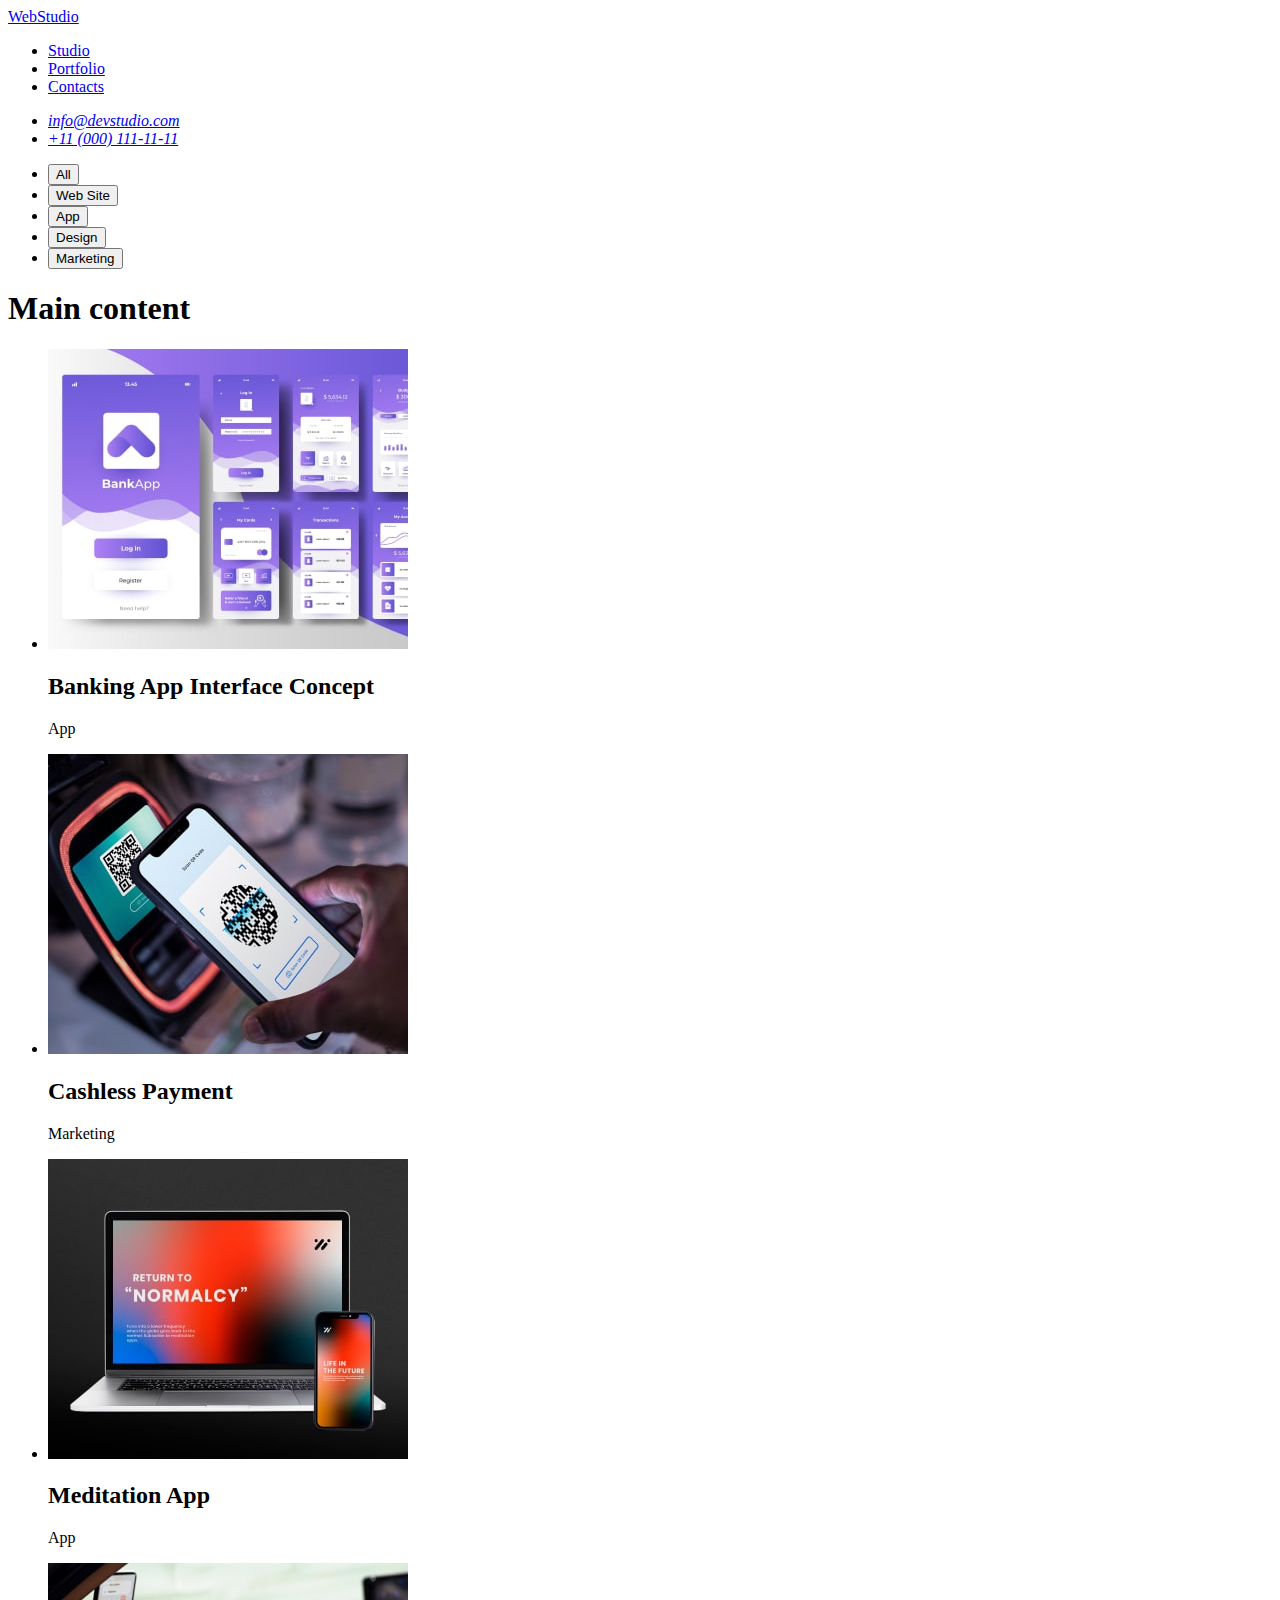
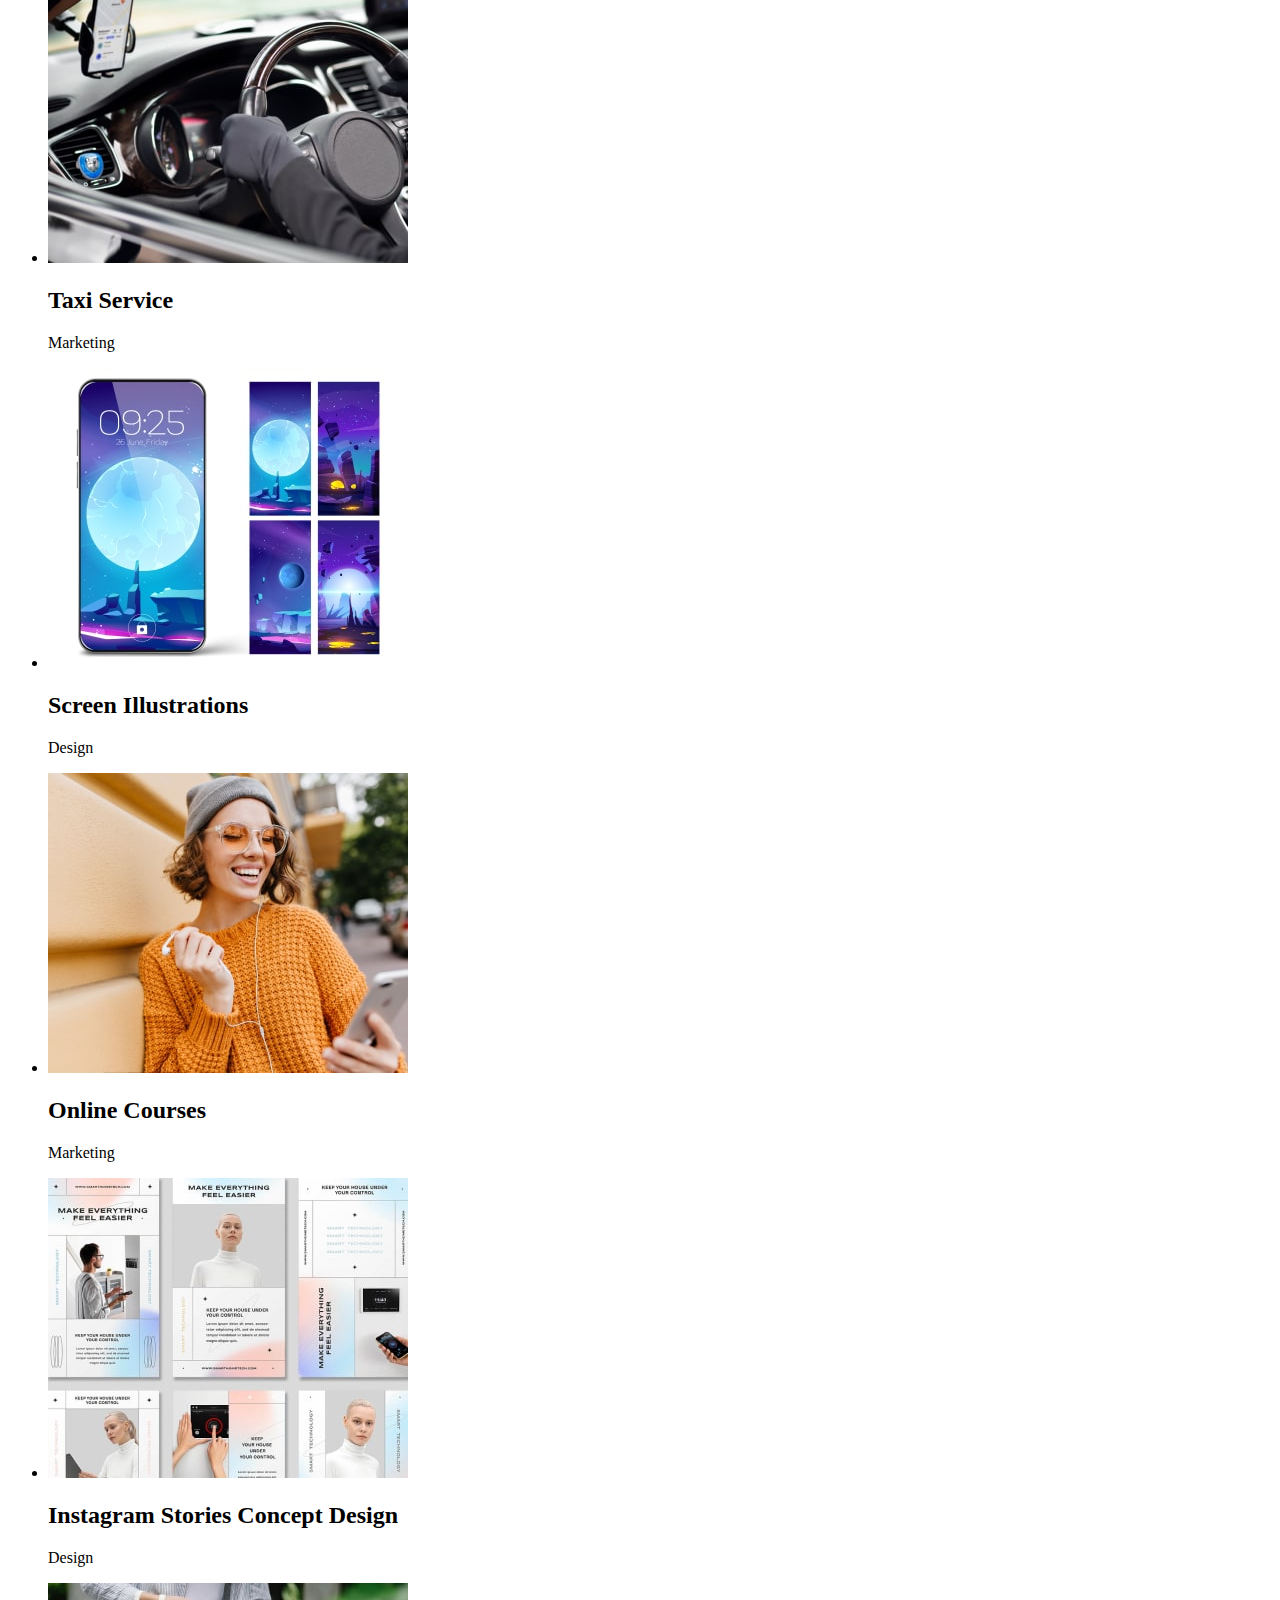
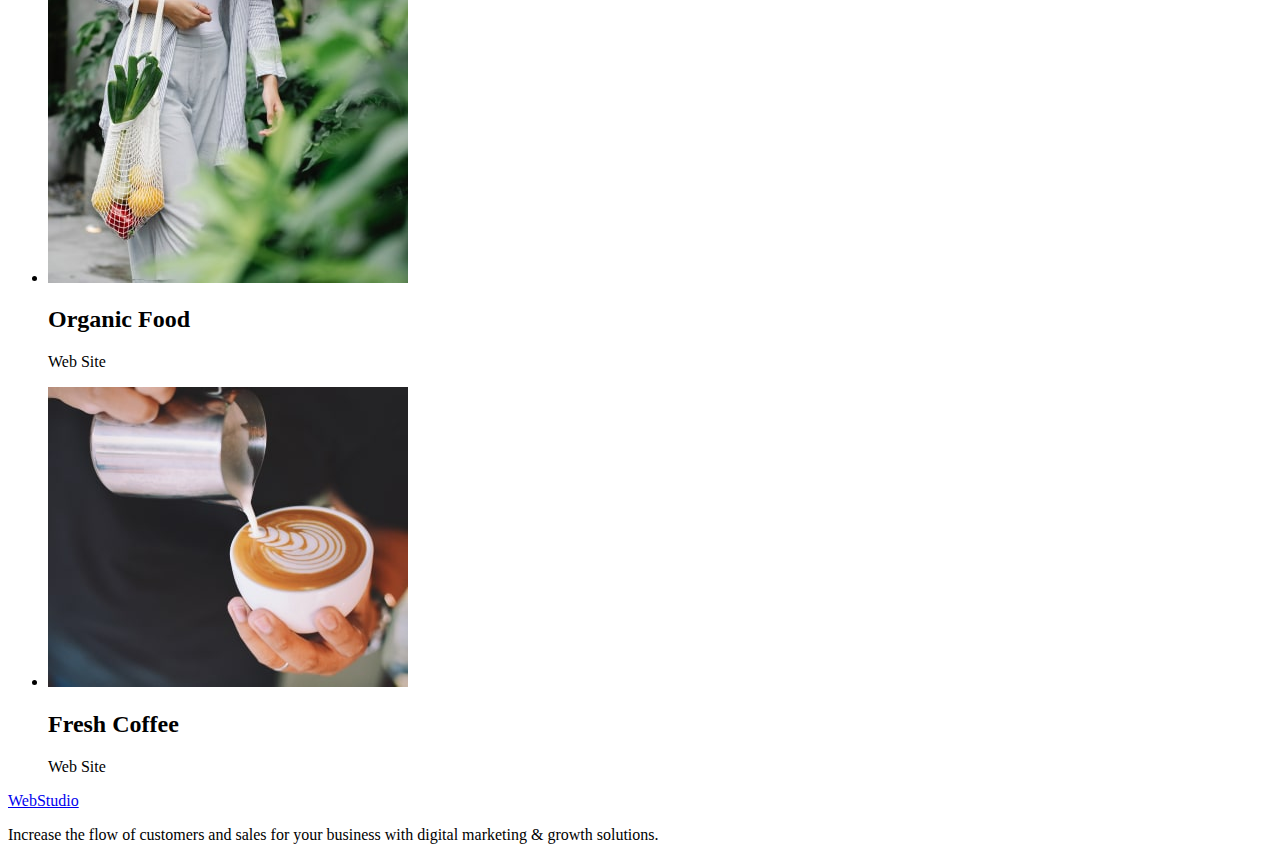
==== portfolio.html @ e57e010f "Home work2" ====
<!DOCTYPE html>
<html lang="en">
  <head>
    <meta charset="UTF-8" />
    <meta name="viewport" content="width=device-width, initial-scale=1.0" />
    <title>Portfolio</title>
    <link rel="stylesheet" href="./css/styles.css" />
  </head>
  <body>
    <header>
      <nav>
        <a href="./index.html">WebStudio</a>
        <ul>
          <li><a href="./index.html">Studio</a></li>
          <li><a href="./portfolio.html">Portfolio</a></li>
          <li><a href="#">Contacts</a></li>
        </ul>
      </nav>
      <address>
        <ul>
          <li><a href="mailto:info@devstudio.com">info@devstudio.com</a></li>
          <li><a href="tel:+110001111111">+11 (000) 111-11-11</a></li>
        </ul>
      </address>
    </header>
    <main>
      <section>
        <ul>
          <li><button type="button">All</button></li>
          <li><button type="button">Web Site</button></li>
          <li><button type="button">App</button></li>
          <li><button type="button">Design</button></li>
          <li><button type="button">Marketing</button></li>
        </ul>
      </section>
      <section>
        <h1>Main content</h1>
        <ul>
          <li>
            <img
              src="./images/m-content1.jpg"
              alt="Banking concept"
              width="360"
              height="300"
            />
            <h2>Banking App Interface Concept</h2>
            <p>App</p>
          </li>
          <li>
            <img
              src="./images/m-content2.jpg"
              alt="Smartphone"
              width="360"
              height="300"
            />
            <h2>Cashless Payment</h2>
            <p>Marketing</p>
          </li>
          <li>
            <img
              src="./images/m-content3.jpg"
              alt="Smartphone and PC"
              width="360"
              height="300"
            />
            <h2>Meditation App</h2>
            <p>App</p>
          </li>
          <li>
            <img
              src="./images/m-content4.jpg"
              alt="Car salon"
              width="360"
              height="300"
            />
            <h2>Taxi Service</h2>
            <p>Marketing</p>
          </li>
          <li>
            <img
              src="./images/m-content5.jpg"
              alt="Screen Illustrations"
              width="360"
              height="300"
            />
            <h2>Screen Illustrations</h2>
            <p>Design</p>
          </li>
          <li>
            <img
              src="./images/m-content6.jpg"
              alt="Girl with a smartphone"
              width="360"
              height="300"
            />
            <h2>Online Courses</h2>
            <p>Marketing</p>
          </li>
          <li>
            <img
              src="./images/m-content7.jpg"
              alt="Instagram Stories Concept"
              width="360"
              height="300"
            />
            <h2>Instagram Stories Concept Design</h2>
            <p>Design</p>
          </li>
          <li>
            <img
              src="./images/m-content8.jpg"
              alt="Organic Food"
              width="360"
              height="300"
            />
            <h2>Organic Food</h2>
            <p>Web Site</p>
          </li>
          <li>
            <img
              src="./images/m-content9.jpg"
              alt="Fresh Coffee"
              width="360"
              height="300"
            />
            <h2>Fresh Coffee</h2>
            <p>Web Site</p>
          </li>
        </ul>
      </section>
    </main>
    <footer>
      <a href="./index.html">WebStudio</a>
      <p>
        Increase the flow of customers and sales for your business with digital
        marketing & growth solutions.
      </p>
    </footer>
  </body>
</html>
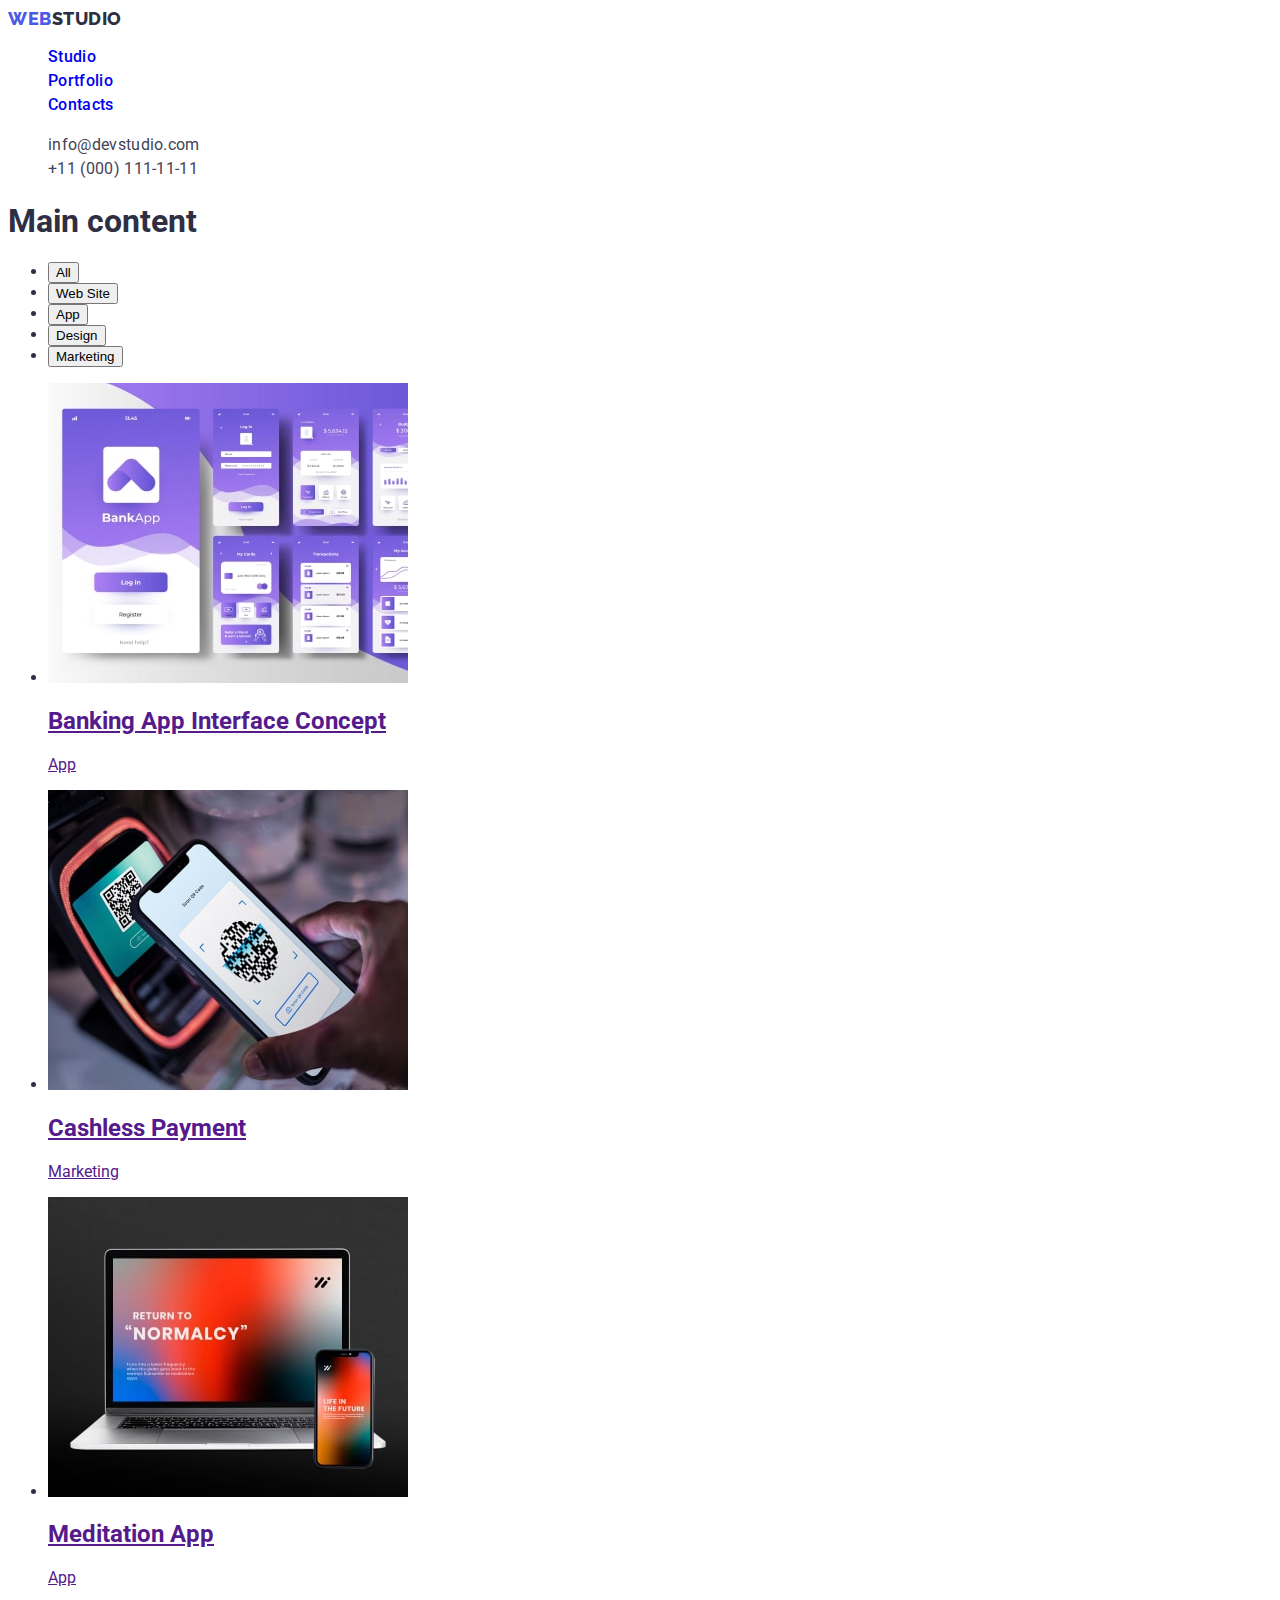
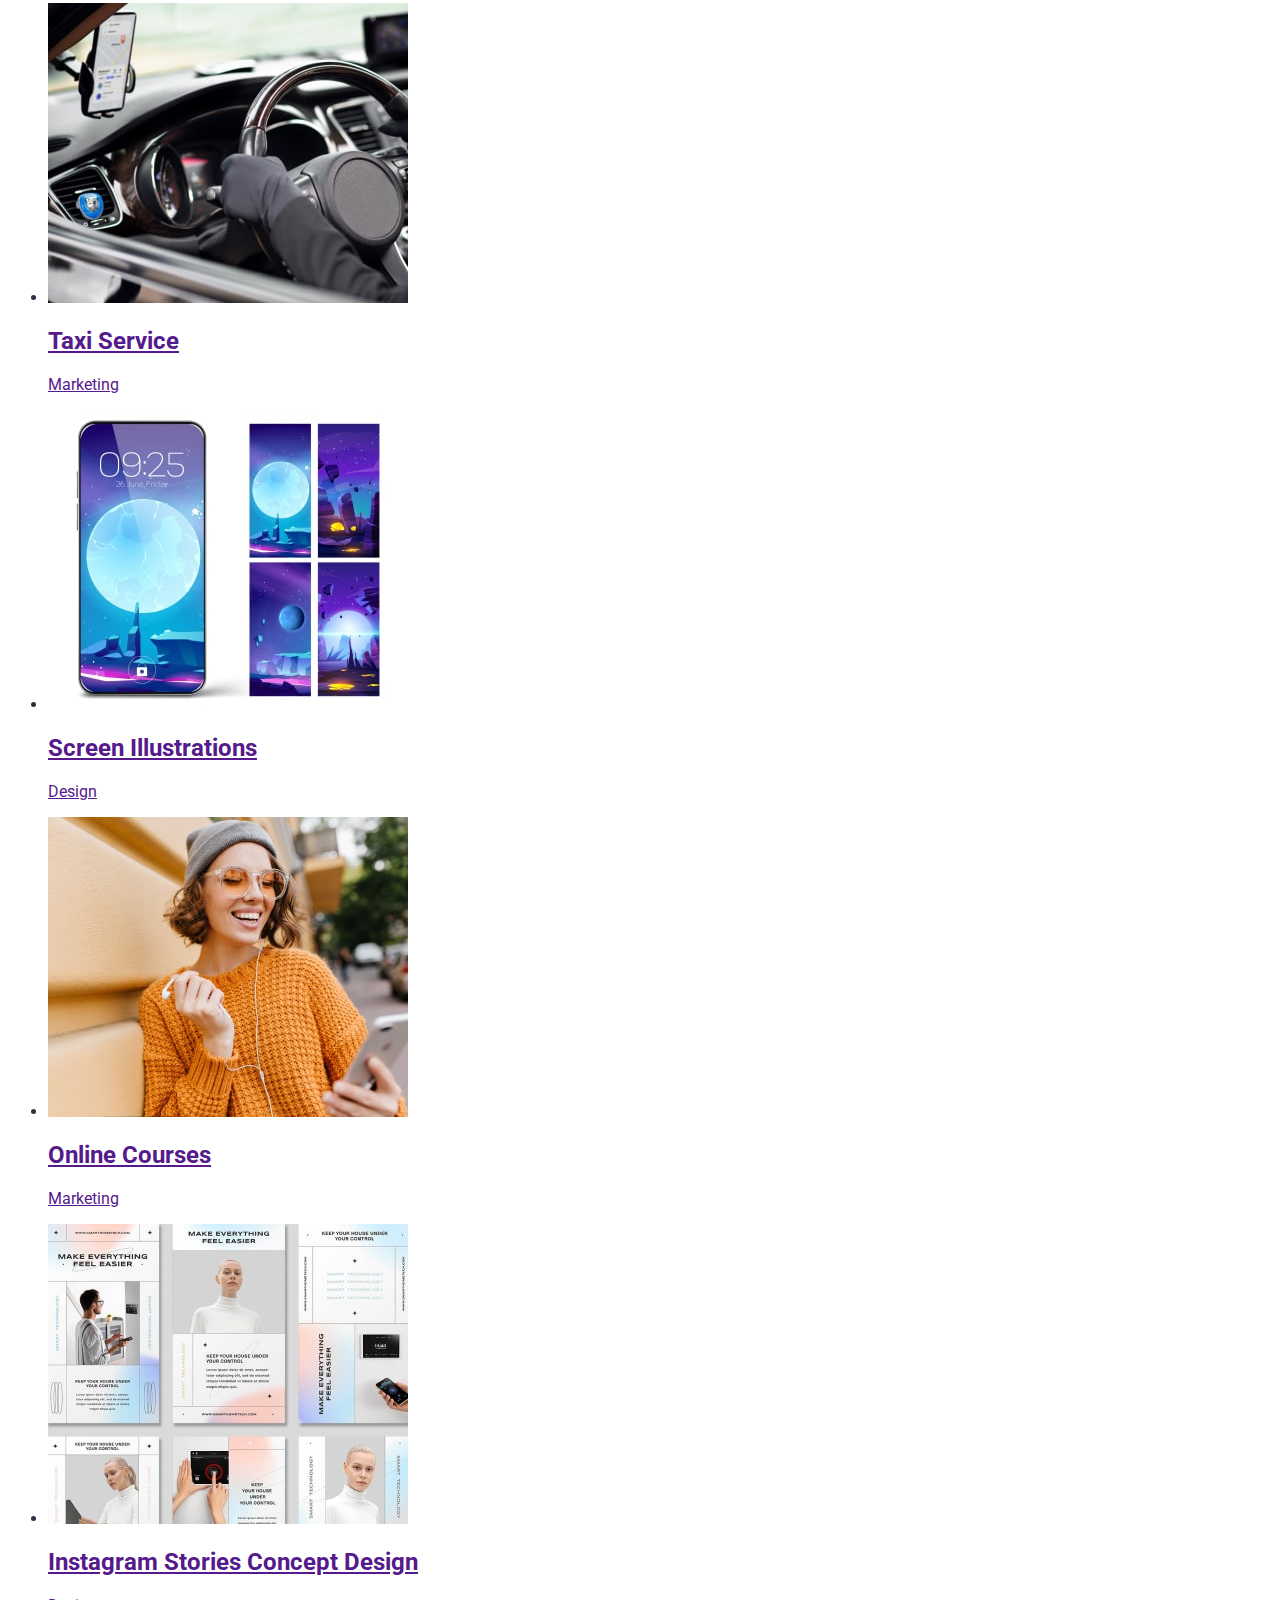
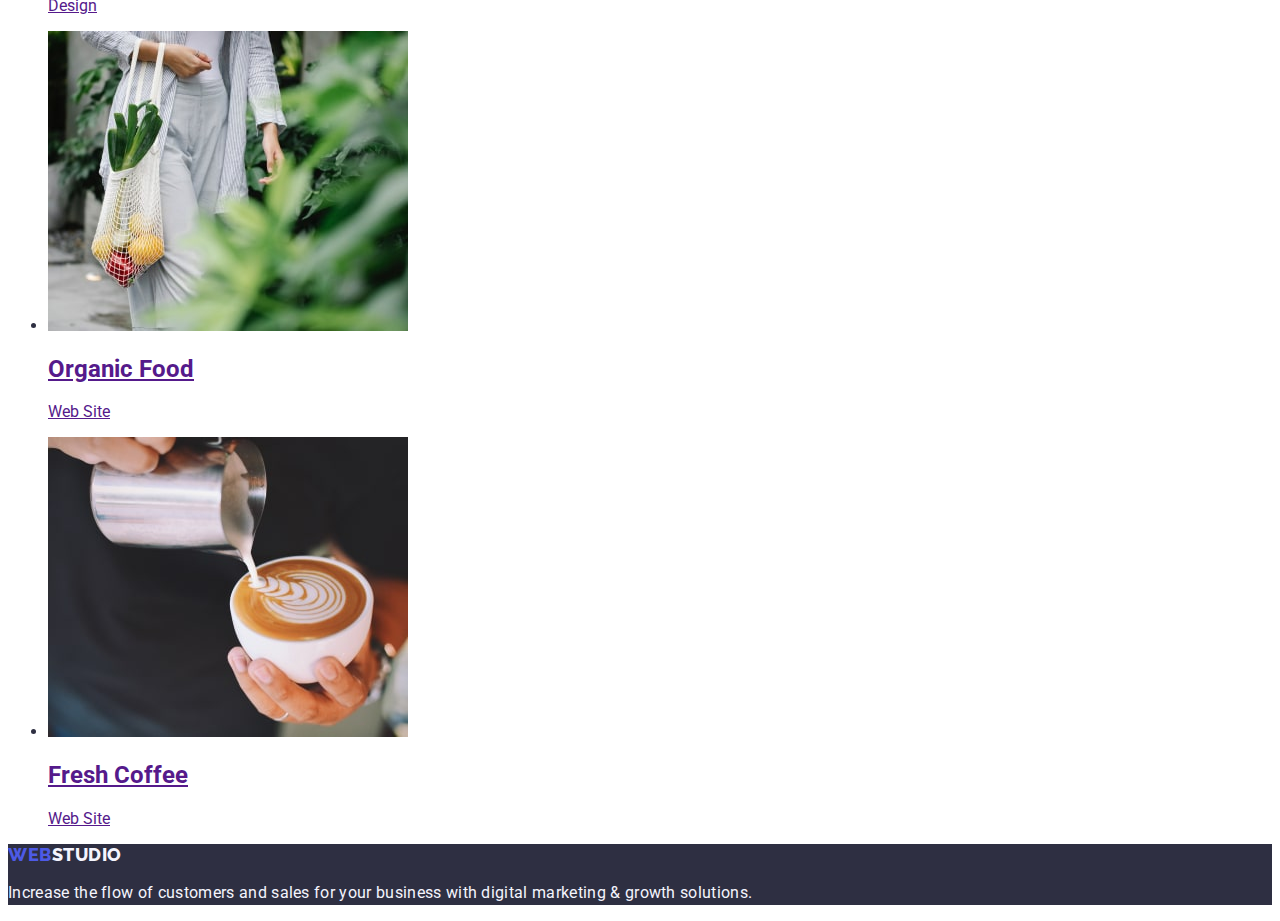
==== commit 73aec2fa: "Style WebStudio" ====
--- a/portfolio.html
+++ b/portfolio.html
@@ -4,27 +4,48 @@
     <meta charset="UTF-8" />
     <meta name="viewport" content="width=device-width, initial-scale=1.0" />
     <title>Portfolio</title>
+    <link
+      href="https://fonts.googleapis.com/css2?family=Raleway:wght@800&family=Roboto:wght@400;500;700;900&display=swap"
+      rel="stylesheet"
+    />
     <link rel="stylesheet" href="./css/styles.css" />
   </head>
   <body>
     <header>
       <nav>
-        <a href="./index.html">WebStudio</a>
-        <ul>
-          <li><a href="./index.html">Studio</a></li>
-          <li><a href="./portfolio.html">Portfolio</a></li>
-          <li><a href="#">Contacts</a></li>
+        <a class="header-logo link" href="./index.html"
+          ><span class="header-logo-web">Web</span>Studio</a
+        >
+        <ul class="list">
+          <li>
+            <a class="header-nav-link link" href="./index.html">Studio</a>
+          </li>
+          <li>
+            <a class="header-nav-link link" href="./portfolio.html"
+              >Portfolio</a
+            >
+          </li>
+          <li><a class="header-nav-link link" href="#">Contacts</a></li>
         </ul>
       </nav>
       <address>
-        <ul>
-          <li><a href="mailto:info@devstudio.com">info@devstudio.com</a></li>
-          <li><a href="tel:+110001111111">+11 (000) 111-11-11</a></li>
+        <ul class="list">
+          <li>
+            <a class="header-address-link link" href="mailto:info@devstudio.com"
+              >info@devstudio.com</a
+            >
+          </li>
+          <li>
+            <a class="header-address-link link" href="tel:+110001111111"
+              >+11 (000) 111-11-11</a
+            >
+          </li>
         </ul>
       </address>
     </header>
     <main>
       <section>
+        <h1>Main content</h1>
         <ul>
           <li><button type="button">All</button></li>
           <li><button type="button">Web Site</button></li>
@@ -32,106 +53,123 @@
           <li><button type="button">Design</button></li>
           <li><button type="button">Marketing</button></li>
         </ul>
-      </section>
-      <section>
-        <h1>Main content</h1>
         <ul>
           <li>
-            <img
-              src="./images/m-content1.jpg"
-              alt="Banking concept"
-              width="360"
-              height="300"
-            />
-            <h2>Banking App Interface Concept</h2>
-            <p>App</p>
+            <a href="">
+              <img
+                src="./images/m-content1.jpg"
+                alt="Banking concept"
+                width="360"
+                height="300"
+              />
+              <h2>Banking App Interface Concept</h2>
+              <p>App</p>
+            </a>
           </li>
           <li>
-            <img
-              src="./images/m-content2.jpg"
-              alt="Smartphone"
-              width="360"
-              height="300"
-            />
-            <h2>Cashless Payment</h2>
-            <p>Marketing</p>
+            <a href="">
+              <img
+                src="./images/m-content2.jpg"
+                alt="Smartphone"
+                width="360"
+                height="300"
+              />
+              <h2>Cashless Payment</h2>
+              <p>Marketing</p>
+            </a>
           </li>
           <li>
-            <img
-              src="./images/m-content3.jpg"
-              alt="Smartphone and PC"
-              width="360"
-              height="300"
-            />
-            <h2>Meditation App</h2>
-            <p>App</p>
+            <a href="">
+              <img
+                src="./images/m-content3.jpg"
+                alt="Smartphone and PC"
+                width="360"
+                height="300"
+              />
+              <h2>Meditation App</h2>
+              <p>App</p>
+            </a>
           </li>
           <li>
-            <img
-              src="./images/m-content4.jpg"
-              alt="Car salon"
-              width="360"
-              height="300"
-            />
-            <h2>Taxi Service</h2>
-            <p>Marketing</p>
+            <a href="">
+              <img
+                src="./images/m-content4.jpg"
+                alt="Car salon"
+                width="360"
+                height="300"
+              />
+              <h2>Taxi Service</h2>
+              <p>Marketing</p>
+            </a>
           </li>
           <li>
-            <img
-              src="./images/m-content5.jpg"
-              alt="Screen Illustrations"
-              width="360"
-              height="300"
-            />
-            <h2>Screen Illustrations</h2>
-            <p>Design</p>
+            <a href="">
+              <img
+                src="./images/m-content5.jpg"
+                alt="Screen Illustrations"
+                width="360"
+                height="300"
+              />
+              <h2>Screen Illustrations</h2>
+              <p>Design</p>
+            </a>
           </li>
           <li>
-            <img
-              src="./images/m-content6.jpg"
-              alt="Girl with a smartphone"
-              width="360"
-              height="300"
-            />
-            <h2>Online Courses</h2>
-            <p>Marketing</p>
+            <a href="">
+              <img
+                src="./images/m-content6.jpg"
+                alt="Girl with a smartphone"
+                width="360"
+                height="300"
+              />
+              <h2>Online Courses</h2>
+              <p>Marketing</p>
+            </a>
           </li>
           <li>
-            <img
-              src="./images/m-content7.jpg"
-              alt="Instagram Stories Concept"
-              width="360"
-              height="300"
-            />
-            <h2>Instagram Stories Concept Design</h2>
-            <p>Design</p>
+            <a href="">
+              <img
+                src="./images/m-content7.jpg"
+                alt="Instagram Stories Concept"
+                width="360"
+                height="300"
+              />
+              <h2>Instagram Stories Concept Design</h2>
+              <p>Design</p>
+            </a>
           </li>
           <li>
-            <img
-              src="./images/m-content8.jpg"
-              alt="Organic Food"
-              width="360"
-              height="300"
-            />
-            <h2>Organic Food</h2>
-            <p>Web Site</p>
+            <a href="">
+              <img
+                src="./images/m-content8.jpg"
+                alt="Organic Food"
+                width="360"
+                height="300"
+              />
+              <h2>Organic Food</h2>
+              <p>Web Site</p>
+            </a>
           </li>
           <li>
-            <img
-              src="./images/m-content9.jpg"
-              alt="Fresh Coffee"
-              width="360"
-              height="300"
-            />
-            <h2>Fresh Coffee</h2>
-            <p>Web Site</p>
+            <a href="">
+              <img
+                src="./images/m-content9.jpg"
+                alt="Fresh Coffee"
+                width="360"
+                height="300"
+              />
+              <h2>Fresh Coffee</h2>
+              <p>Web Site</p>
+            </a>
           </li>
         </ul>
       </section>
     </main>
-    <footer>
-      <a href="./index.html">WebStudio</a>
-      <p>
+    <footer class="footer-style">
+      <a class="footer-title link" href="./index.html"
+        ><span class="footer-title-web">Web</span>Studio</a
+      >
+      <p class="footer-paragraph">
         Increase the flow of customers and sales for your business with digital
         marketing & growth solutions.
       </p>
--- a/css/styles.css
+++ b/css/styles.css
@@ -0,0 +1,189 @@
+body {
+  font-family: "roboto", sans-serif;
+  background-color: #fff;
+  color: var(--color-navy-blue);
+}
+
+:root {
+  --color-iris: #4d5ae5;
+  --color-ocean: #404bbf;
+  --color-navy-blue: #2e2f42;
+  --color-green: #31d0aa;
+  --color-slate: #434455;
+  --color-light-slate: #8e8f99;
+  --color-cornflower: #e7e9fc;
+  --color-cloud: #f4f4fd;
+  --color-navy-blue-modal: #2e2f42;
+  --color-grey: #2e2f42;
+  --color-white: #ffffff;
+  --color-dairy: #fcfcfc;
+}
+
+.link {
+  text-decoration: none;
+}
+
+.list {
+  list-style: none;
+}
+
+/*? ----------HEADER---------- */
+
+.header-logo {
+  color: var(--navyblue);
+  font-family: "Raleway", sans-serif;
+  font-size: 18px;
+  font-weight: 800;
+  line-height: 1.17;
+  letter-spacing: 0.54px;
+  text-transform: uppercase;
+}
+
+.header-logo-web {
+  color: var(--color-iris);
+}
+
+.header-nav-link {
+  font-family: inherit;
+  font-size: 16px;
+  font-weight: 500;
+  line-height: 1.5;
+  letter-spacing: 0.02em;
+}
+
+.header-nav-link:hover,
+.header-nav-link:focus {
+  color: var(--color-ocean);
+  text-decoration: underline;
+}
+
+.header-address-link {
+  font-family: inherit;
+  font-style: normal;
+  color: var(--color-slate);
+  font-size: 16px;
+  line-height: 1.5;
+  letter-spacing: 0.02em;
+}
+
+.header-address-link:hover,
+.header-address-link:focus {
+  color: var(--color-ocean);
+}
+
+/*? ----------HERO---------- */
+
+.hero-section {
+  background-color: var(--color-navy-blue);
+}
+
+.hero-title {
+  color: var(--color-white);
+  text-align: center;
+  font-size: 56px;
+  font-weight: 700;
+  line-height: 1.07;
+  letter-spacing: 0.02em;
+}
+
+.hero-btn {
+  color: var(--color-white);
+  font-family: inherit;
+  font-size: 16px;
+  font-weight: 500;
+  line-height: 1.5;
+  letter-spacing: 0.04em;
+  border-radius: 4px;
+  background: var(--color-iris);
+  box-shadow: 0px 4px 4px 0px rgba(0, 0, 0, 0.15);
+}
+
+/*? ----------ADVANTAGES---------- */
+
+.advt-title-three {
+  color: var(--color-navy-blue);
+  font-size: 20px;
+  font-weight: 500;
+  line-height: 1.2;
+  letter-spacing: 0.02em;
+}
+
+.advt-paragraph {
+  color: var(--color-slate);
+  font-size: 16px;
+  line-height: 1.5;
+  letter-spacing: 0.02em;
+}
+
+/*? ----------WE DOING---------- */
+
+.we-doing-title {
+  color: var(--color-navy-blue);
+  text-align: center;
+  font-size: 36px;
+  font-weight: 700;
+  line-height: 1.11;
+  letter-spacing: 0.02em;
+  text-transform: capitalize;
+}
+
+/*? ----------OUR TEAM---------- */
+
+.team-title {
+  color: var(--color-navy-blue);
+  text-align: center;
+  font-size: 36px;
+  font-weight: 700;
+  line-height: 1.11;
+  letter-spacing: 0.02em;
+  text-transform: capitalize;
+}
+
+.team-title-three {
+  color: var(--color-navy-blue);
+  font-size: 20px;
+  font-weight: 500;
+  line-height: 1.2;
+  letter-spacing: 0.02em;
+}
+
+.team-paragraph {
+  color: var(--color-slate);
+  font-size: 16px;
+  line-height: 1.5;
+  letter-spacing: 0.02em;
+}
+.team-list {
+  border-radius: 0px 0px 4px 4px;
+  background: var(--color-white);
+  box-shadow: 0px 2px 1px 0px rgba(46, 47, 66, 0.08),
+    0px 1px 1px 0px rgba(46, 47, 66, 0.16),
+    0px 1px 6px 0px rgba(46, 47, 66, 0.08);
+}
+
+/*? ----------FOOTER---------- */
+
+.footer-style {
+  background-color: var(--color-navy-blue);
+}
+
+.footer-title {
+  color: var(--color-cloud);
+  font-family: "Raleway", sans-serif;
+  font-size: 18px;
+  font-weight: 800;
+  line-height: 1.17;
+  letter-spacing: 0.03em;
+  text-transform: uppercase;
+}
+
+.footer-title-web {
+  color: var(--color-iris);
+}
+
+.footer-paragraph {
+  color: var(--color-cloud);
+  font-size: 16px;
+  line-height: 1.5;
+  letter-spacing: 0.02em;
+}
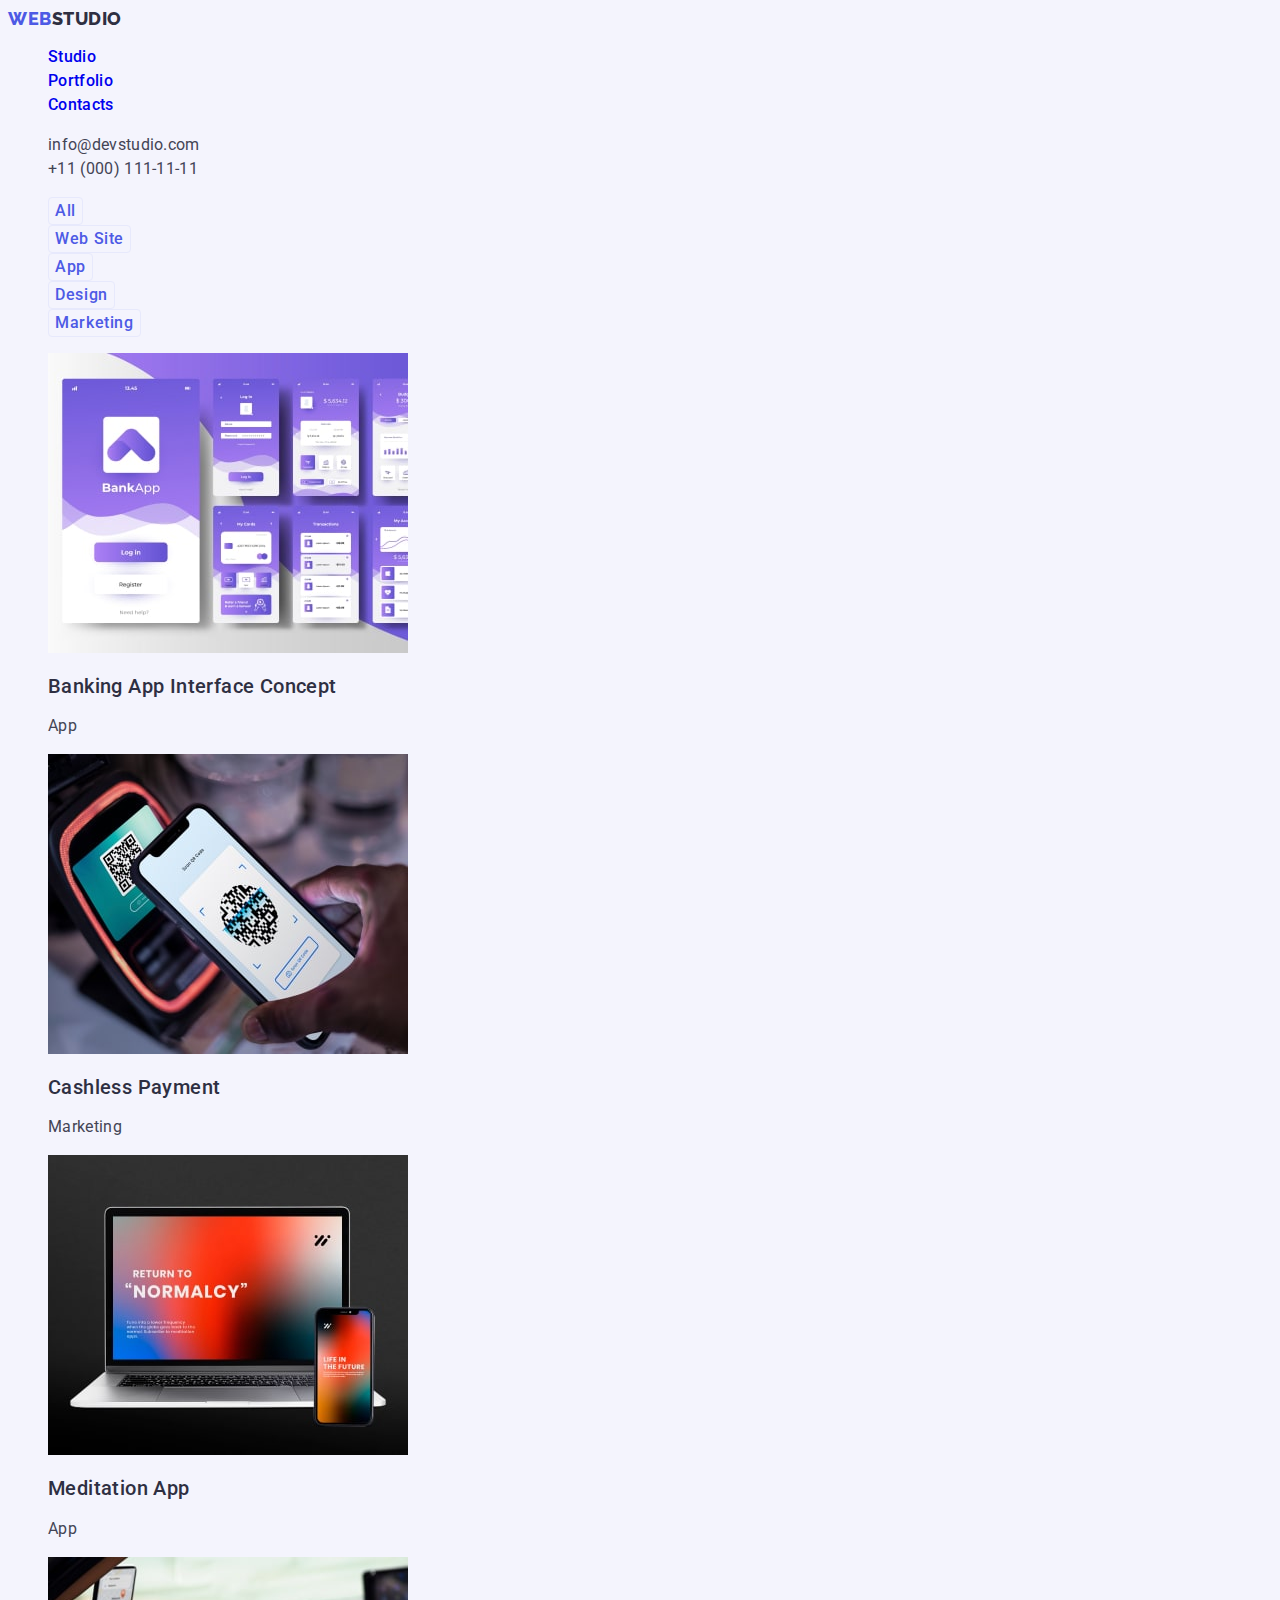
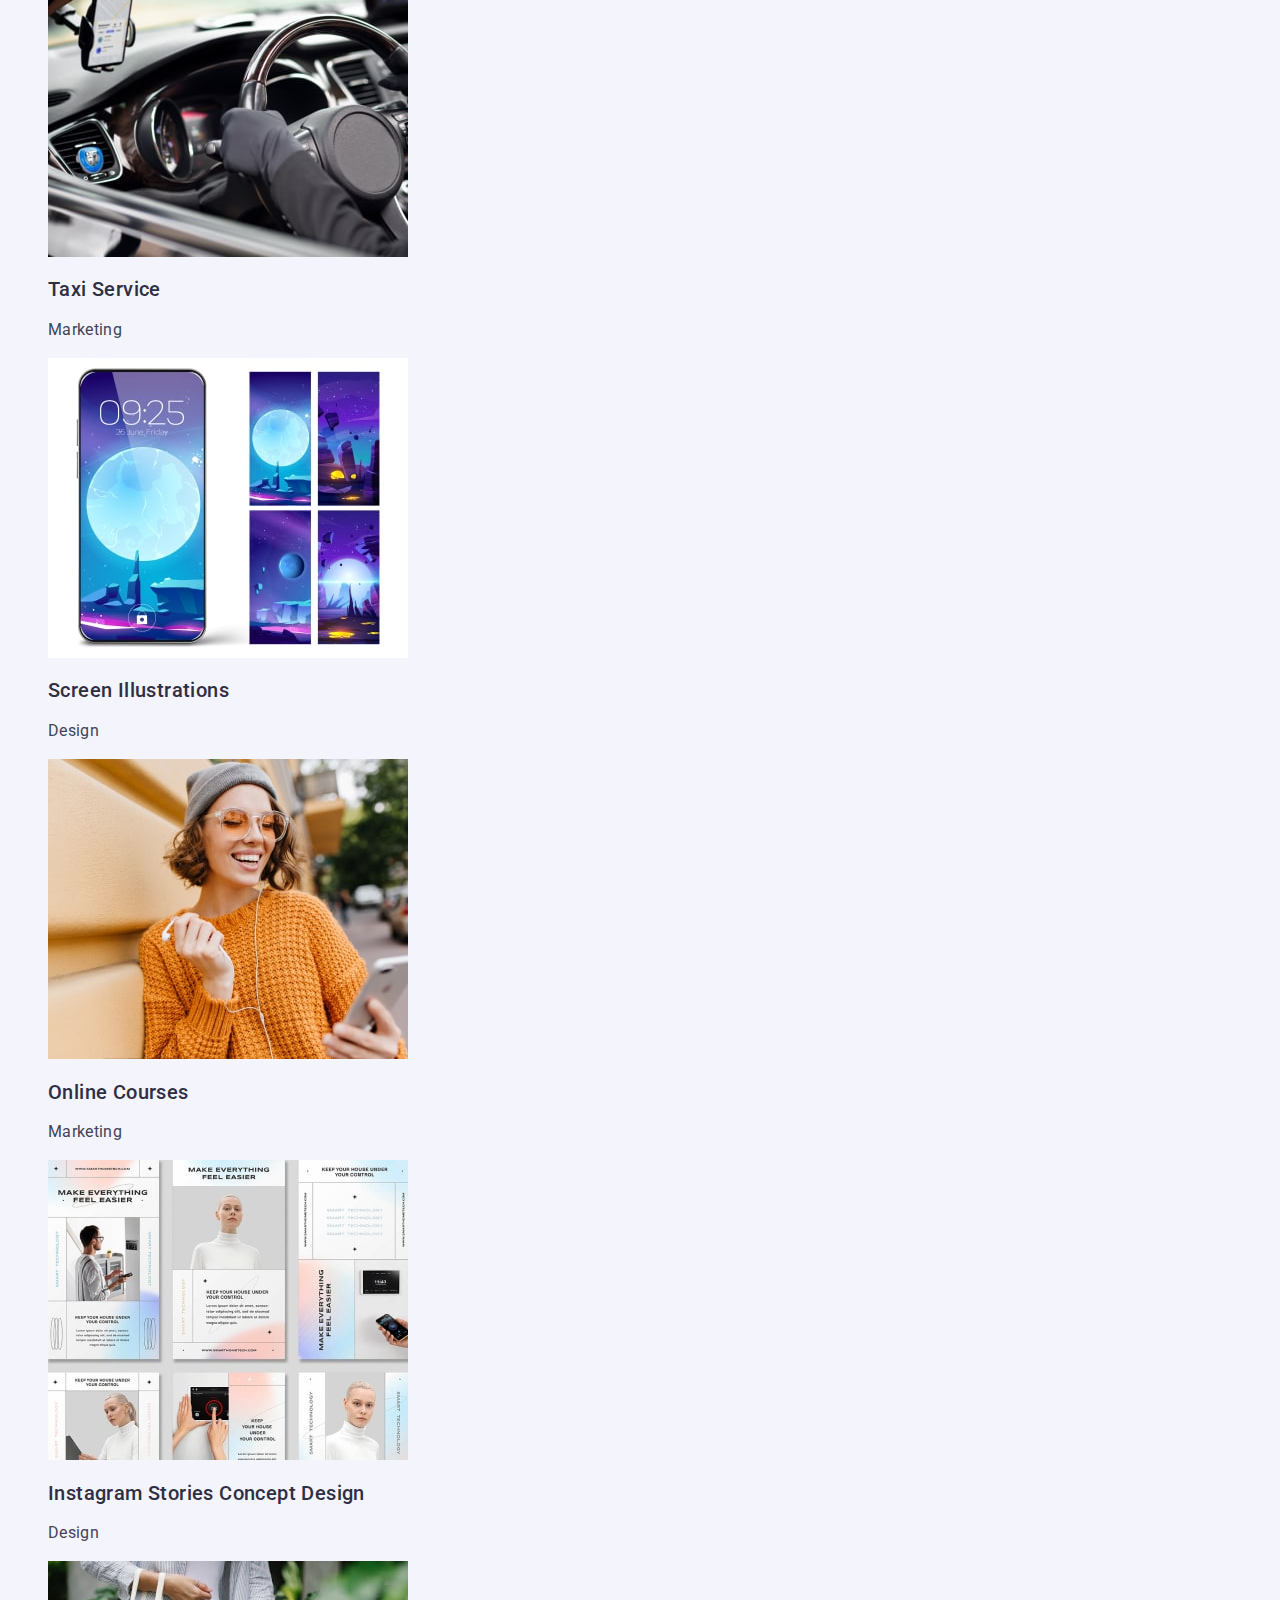
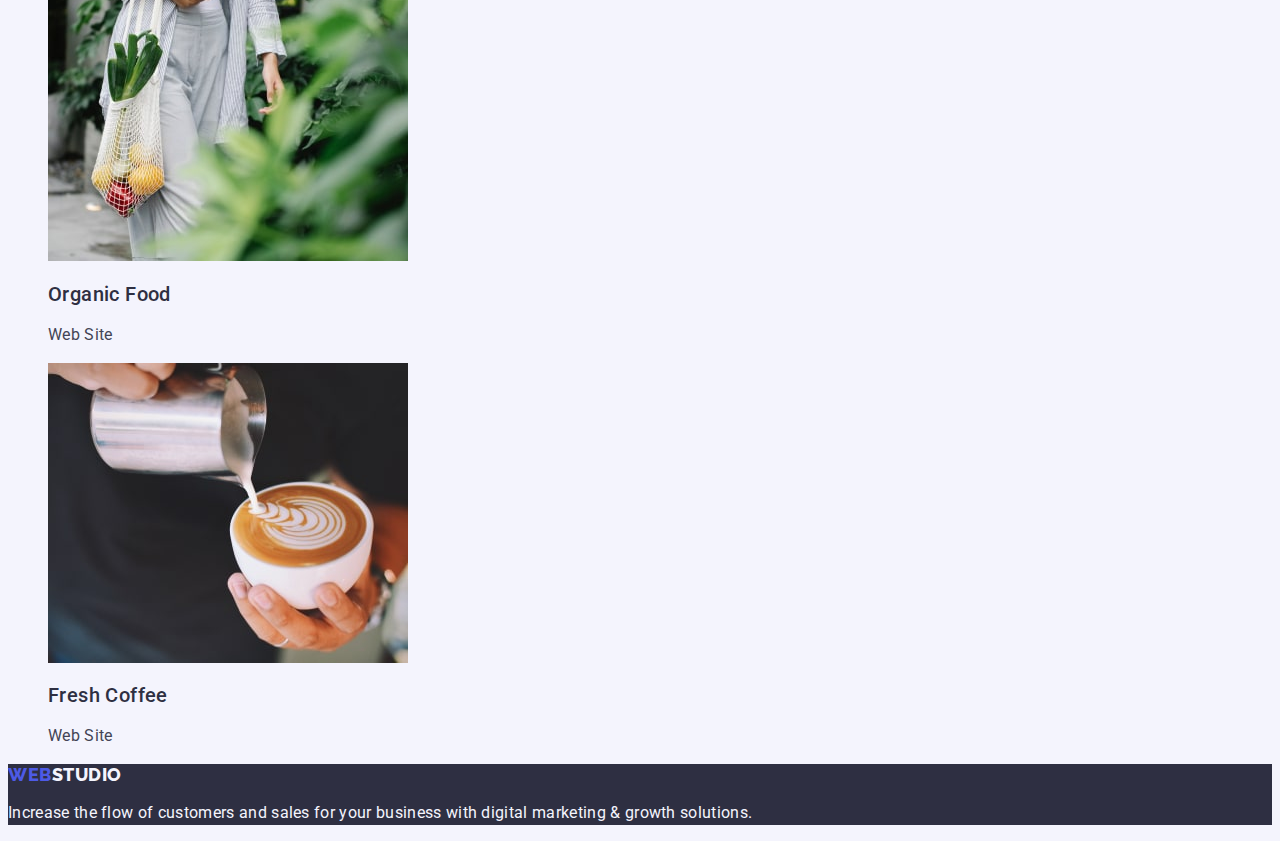
==== commit eea815c2: "Style portfolio" ====
--- a/portfolio.html
+++ b/portfolio.html
@@ -45,121 +45,121 @@
     </header>
     <main>
       <section>
-        <h1>Main content</h1>
-        <ul>
-          <li><button type="button">All</button></li>
-          <li><button type="button">Web Site</button></li>
-          <li><button type="button">App</button></li>
-          <li><button type="button">Design</button></li>
-          <li><button type="button">Marketing</button></li>
+        <h1 hidden>Main content</h1>
+        <ul class="list">
+          <li><button class="main-btn" type="button">All</button></li>
+          <li><button class="main-btn" type="button">Web Site</button></li>
+          <li><button class="main-btn" type="button">App</button></li>
+          <li><button class="main-btn" type="button">Design</button></li>
+          <li><button class="main-btn" type="button">Marketing</button></li>
         </ul>
-        <ul>
+        <ul class="list">
           <li>
-            <a href="">
+            <a class="link" href="">
               <img
                 src="./images/m-content1.jpg"
                 alt="Banking concept"
                 width="360"
                 height="300"
               />
-              <h2>Banking App Interface Concept</h2>
-              <p>App</p>
+              <h2 class="portfolio-title">Banking App Interface Concept</h2>
+              <p class="portfolio-paragraph">App</p>
             </a>
           </li>
           <li>
-            <a href="">
+            <a class="link" href="">
               <img
                 src="./images/m-content2.jpg"
                 alt="Smartphone"
                 width="360"
                 height="300"
               />
-              <h2>Cashless Payment</h2>
-              <p>Marketing</p>
+              <h2 class="portfolio-title">Cashless Payment</h2>
+              <p class="portfolio-paragraph">Marketing</p>
             </a>
           </li>
           <li>
-            <a href="">
+            <a class="link" href="">
               <img
                 src="./images/m-content3.jpg"
                 alt="Smartphone and PC"
                 width="360"
                 height="300"
               />
-              <h2>Meditation App</h2>
-              <p>App</p>
+              <h2 class="portfolio-title">Meditation App</h2>
+              <p class="portfolio-paragraph">App</p>
             </a>
           </li>
           <li>
-            <a href="">
+            <a class="link" href="">
               <img
                 src="./images/m-content4.jpg"
                 alt="Car salon"
                 width="360"
                 height="300"
               />
-              <h2>Taxi Service</h2>
-              <p>Marketing</p>
+              <h2 class="portfolio-title">Taxi Service</h2>
+              <p class="portfolio-paragraph">Marketing</p>
             </a>
           </li>
           <li>
-            <a href="">
+            <a class="link" href="">
               <img
                 src="./images/m-content5.jpg"
                 alt="Screen Illustrations"
                 width="360"
                 height="300"
               />
-              <h2>Screen Illustrations</h2>
-              <p>Design</p>
+              <h2 class="portfolio-title">Screen Illustrations</h2>
+              <p class="portfolio-paragraph">Design</p>
             </a>
           </li>
           <li>
-            <a href="">
+            <a class="link" href="">
               <img
                 src="./images/m-content6.jpg"
                 alt="Girl with a smartphone"
                 width="360"
                 height="300"
               />
-              <h2>Online Courses</h2>
-              <p>Marketing</p>
+              <h2 class="portfolio-title">Online Courses</h2>
+              <p class="portfolio-paragraph">Marketing</p>
             </a>
           </li>
           <li>
-            <a href="">
+            <a class="link" href="">
               <img
                 src="./images/m-content7.jpg"
                 alt="Instagram Stories Concept"
                 width="360"
                 height="300"
               />
-              <h2>Instagram Stories Concept Design</h2>
-              <p>Design</p>
+              <h2 class="portfolio-title">Instagram Stories Concept Design</h2>
+              <p class="portfolio-paragraph">Design</p>
             </a>
           </li>
           <li>
-            <a href="">
+            <a class="link" href="">
               <img
                 src="./images/m-content8.jpg"
                 alt="Organic Food"
                 width="360"
                 height="300"
               />
-              <h2>Organic Food</h2>
-              <p>Web Site</p>
+              <h2 class="portfolio-title">Organic Food</h2>
+              <p class="portfolio-paragraph">Web Site</p>
             </a>
           </li>
           <li>
-            <a href="">
+            <a class="link" href="">
               <img
                 src="./images/m-content9.jpg"
                 alt="Fresh Coffee"
                 width="360"
                 height="300"
               />
-              <h2>Fresh Coffee</h2>
-              <p>Web Site</p>
+              <h2 class="portfolio-title">Fresh Coffee</h2>
+              <p class="portfolio-paragraph">Web Site</p>
             </a>
           </li>
         </ul>
--- a/css/styles.css
+++ b/css/styles.css
@@ -1,6 +1,6 @@
 body {
   font-family: "roboto", sans-serif;
-  background-color: #fff;
+  background-color: var(--color-cloud);
   color: var(--color-navy-blue);
 }
 
@@ -187,3 +187,46 @@
   line-height: 1.5;
   letter-spacing: 0.02em;
 }
+
+/*! ///////////////////////////// */
+/*? ----------PORTFOLIO---------- */
+/*! ///////////////////////////// */
+
+.main-btn {
+  border-radius: 4px;
+  border: 1px solid var(--color-cornflower);
+  background: var(--color-cloud);
+  color: var(--color-iris);
+  text-align: center;
+  font-family: inherit;
+  font-size: 16px;
+  font-weight: 500;
+  line-height: 1.5;
+  letter-spacing: 0.04em;
+  cursor: pointer;
+}
+
+.main-btn:hover,
+.main-btn:focus {
+  border-radius: 4px;
+  background: var(--color-ocean);
+  color: var(--color-white);
+  text-align: center;
+}
+
+.portfolio-title {
+  color: var(--color-navy-blue);
+  font-family: inherit;
+  font-size: 20px;
+  font-weight: 500;
+  line-height: 1.2;
+  letter-spacing: 0.02em;
+}
+
+.portfolio-paragraph {
+  color: var(--color-slate);
+  font-family: inherit;
+  font-size: 16px;
+  line-height: 1.5;
+  letter-spacing: 0.02em;
+}
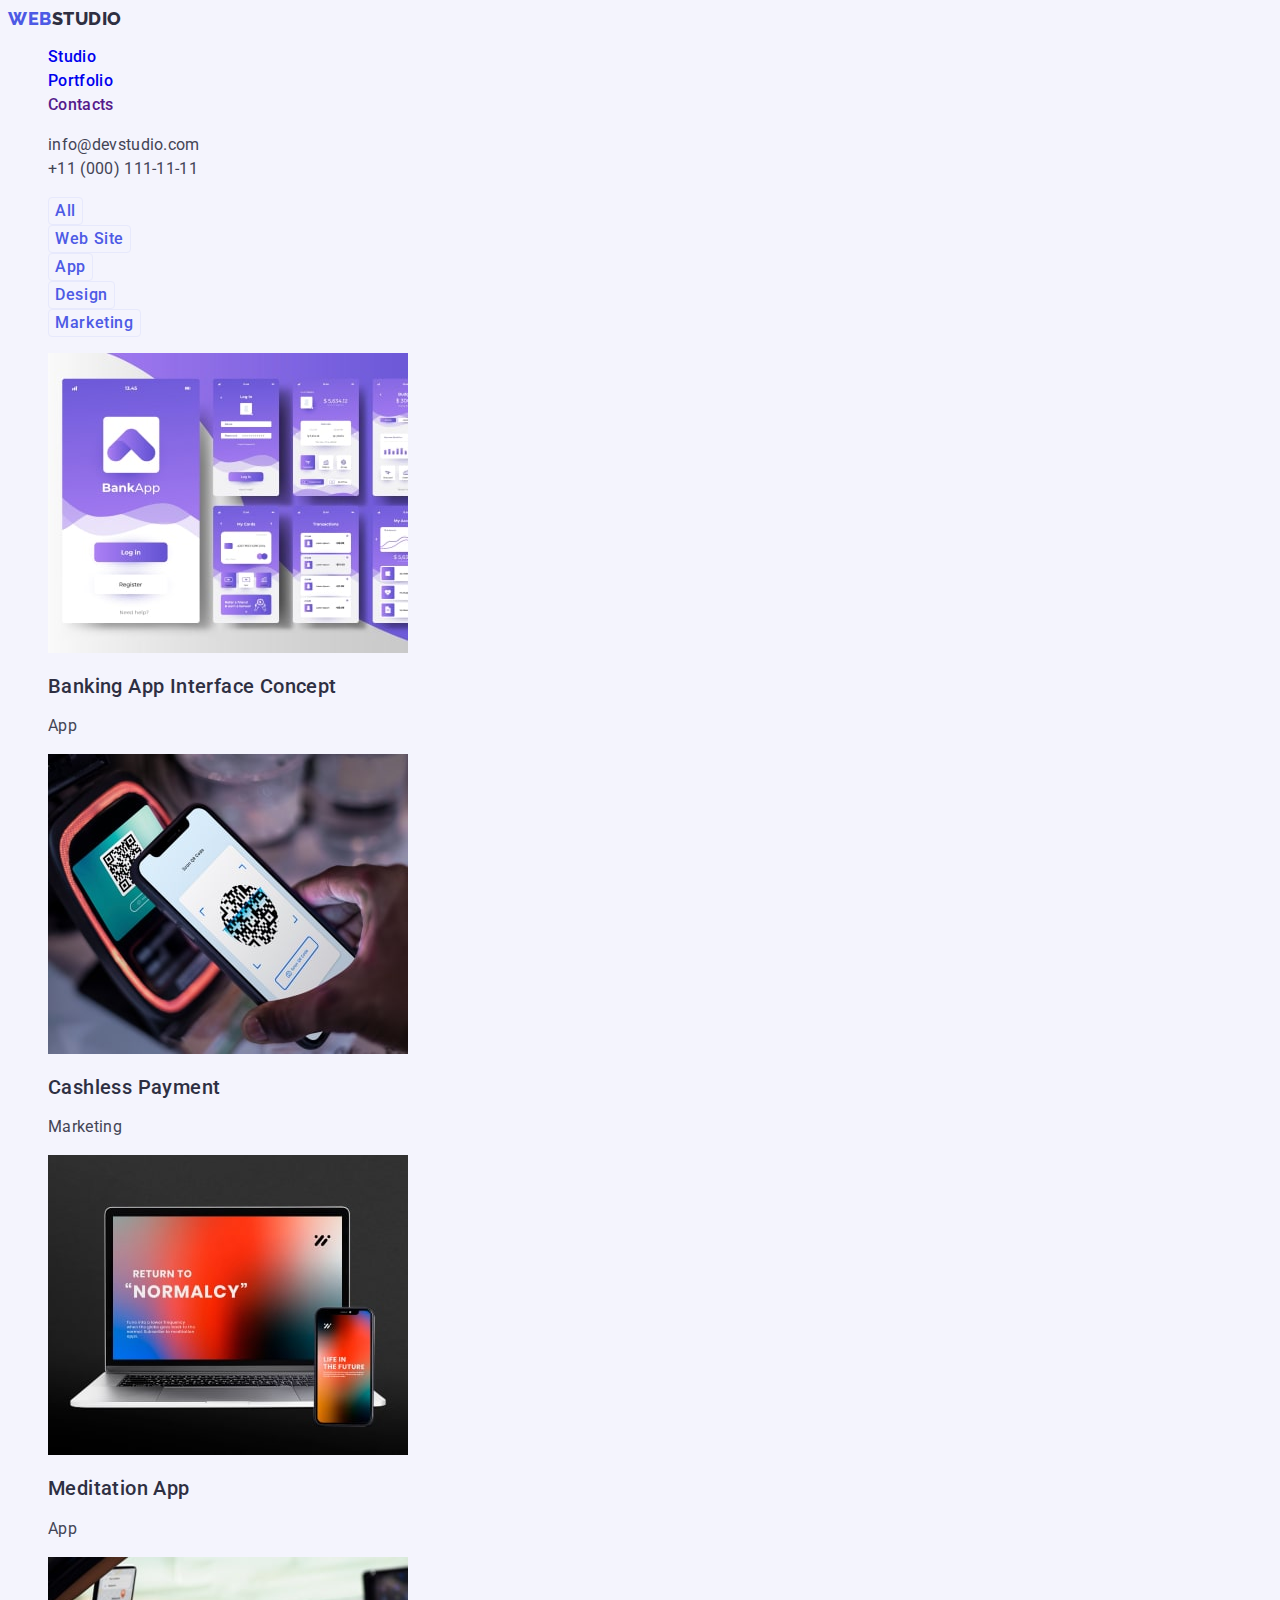
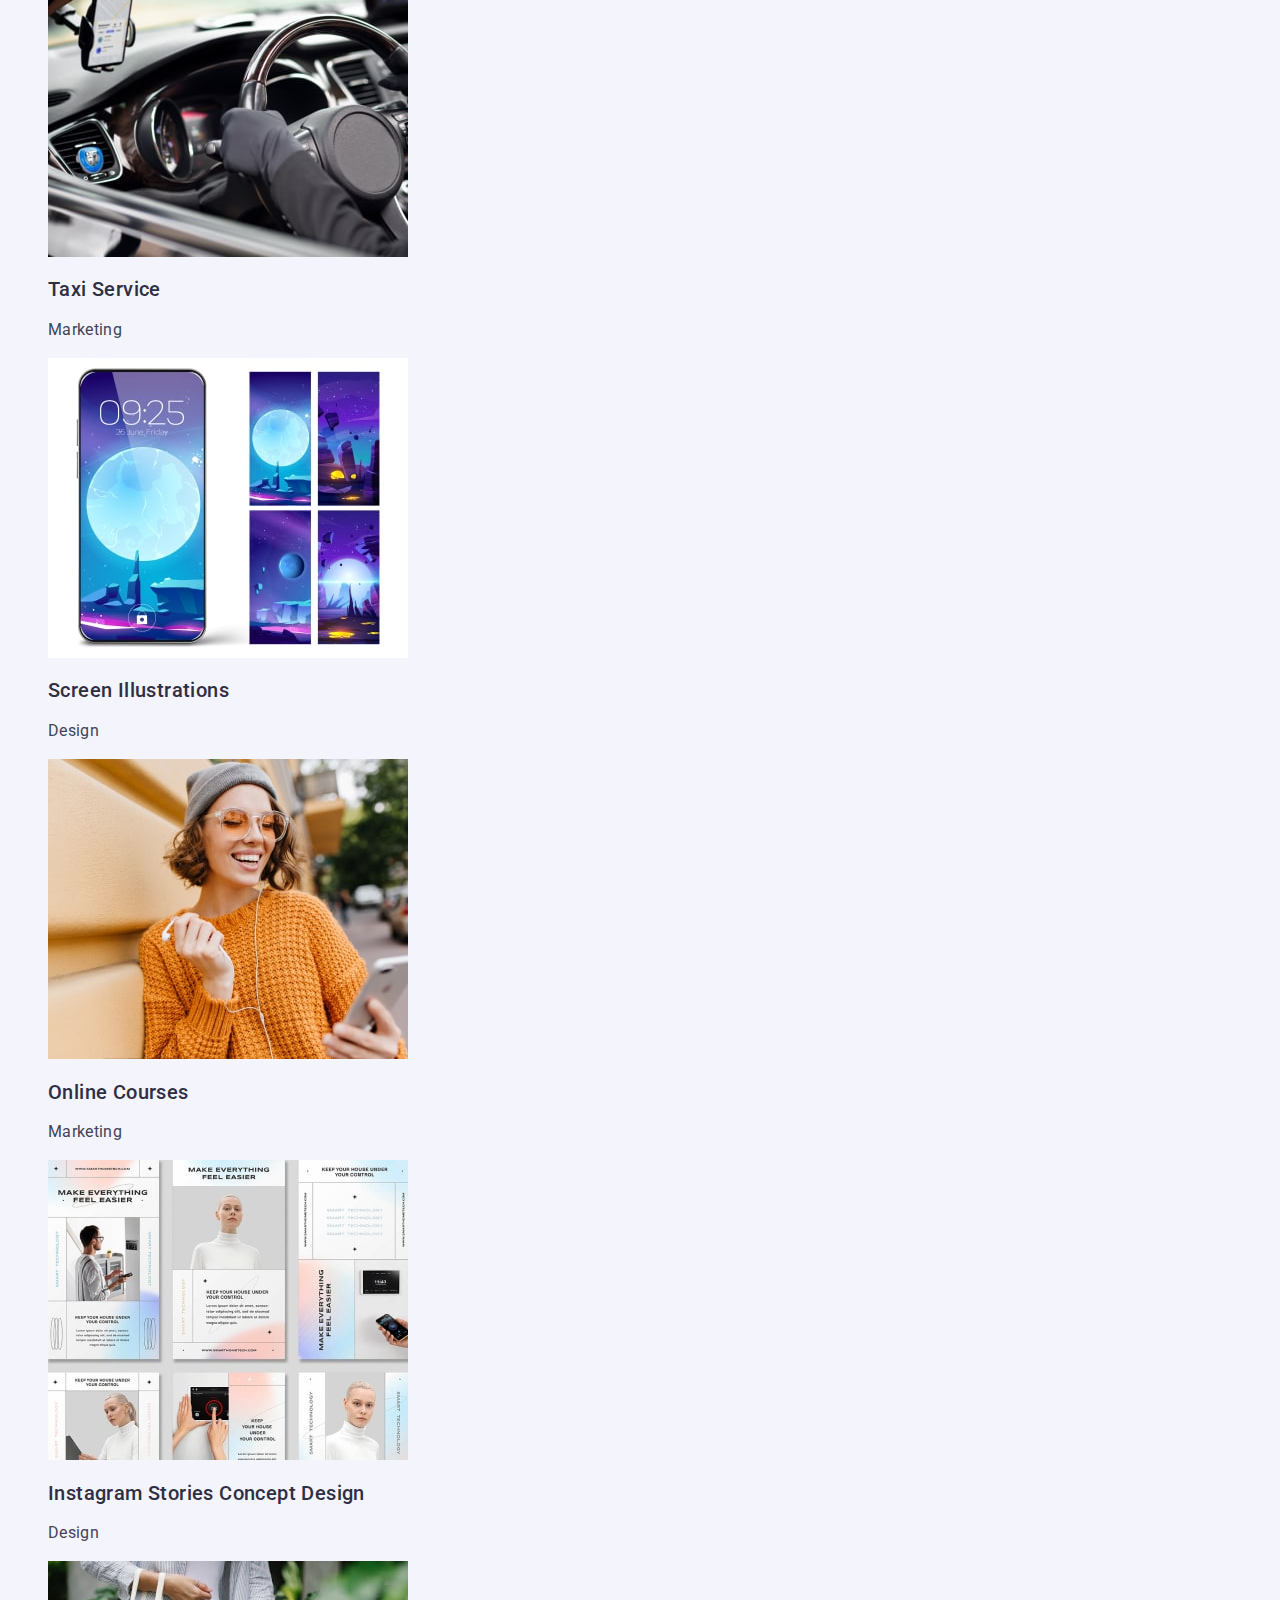
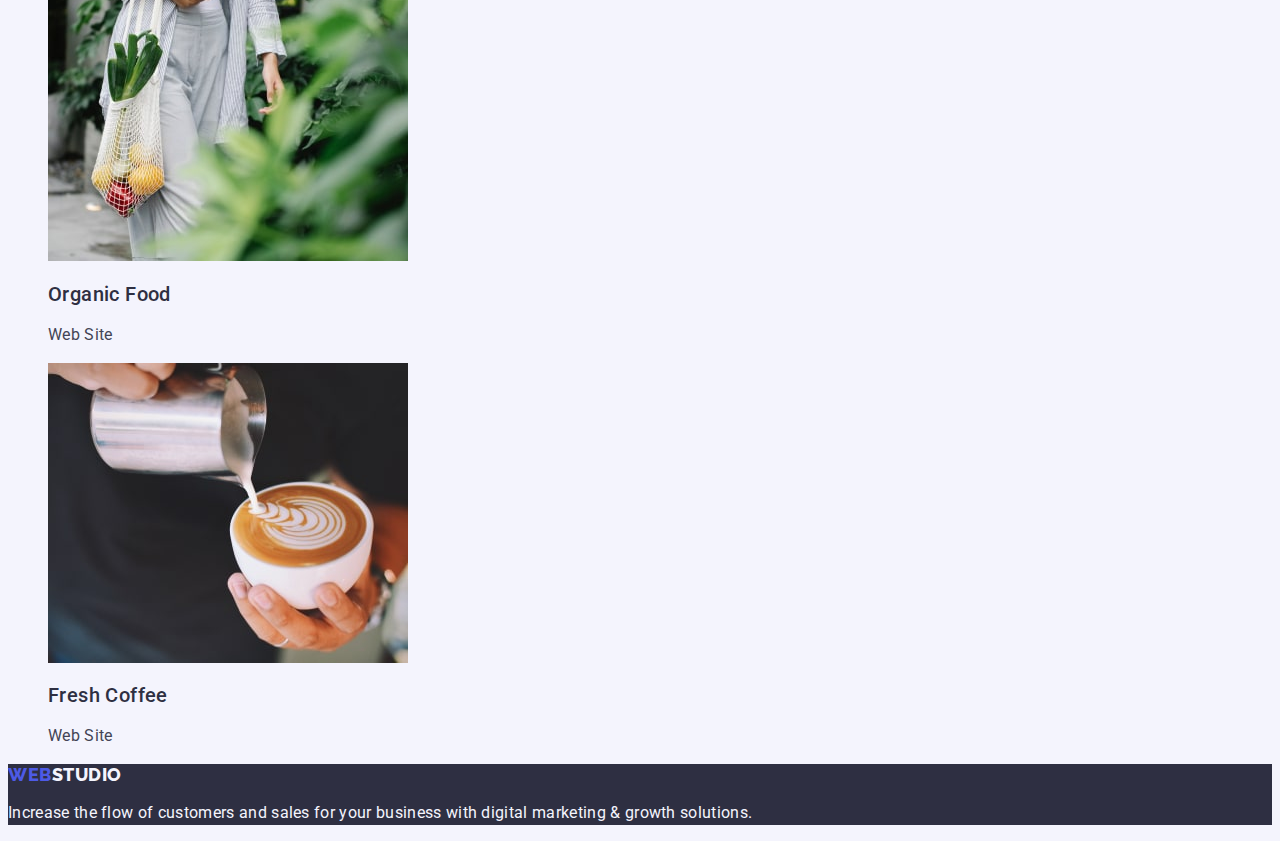
==== commit 9ba40505: "Portfolio style two" ====
--- a/portfolio.html
+++ b/portfolio.html
@@ -25,7 +25,7 @@
               >Portfolio</a
             >
           </li>
-          <li><a class="header-nav-link link" href="#">Contacts</a></li>
+          <li><a class="header-nav-link link" href="">Contacts</a></li>
         </ul>
       </nav>
       <address>
--- a/css/styles.css
+++ b/css/styles.css
@@ -98,6 +98,12 @@
   box-shadow: 0px 4px 4px 0px rgba(0, 0, 0, 0.15);
 }
 
+.hero-btn:hover,
+.hero-btn:focus {
+  border-radius: 4px;
+  background: var(--color-ocean);
+}
+
 /*? ----------ADVANTAGES---------- */
 
 .advt-title-three {
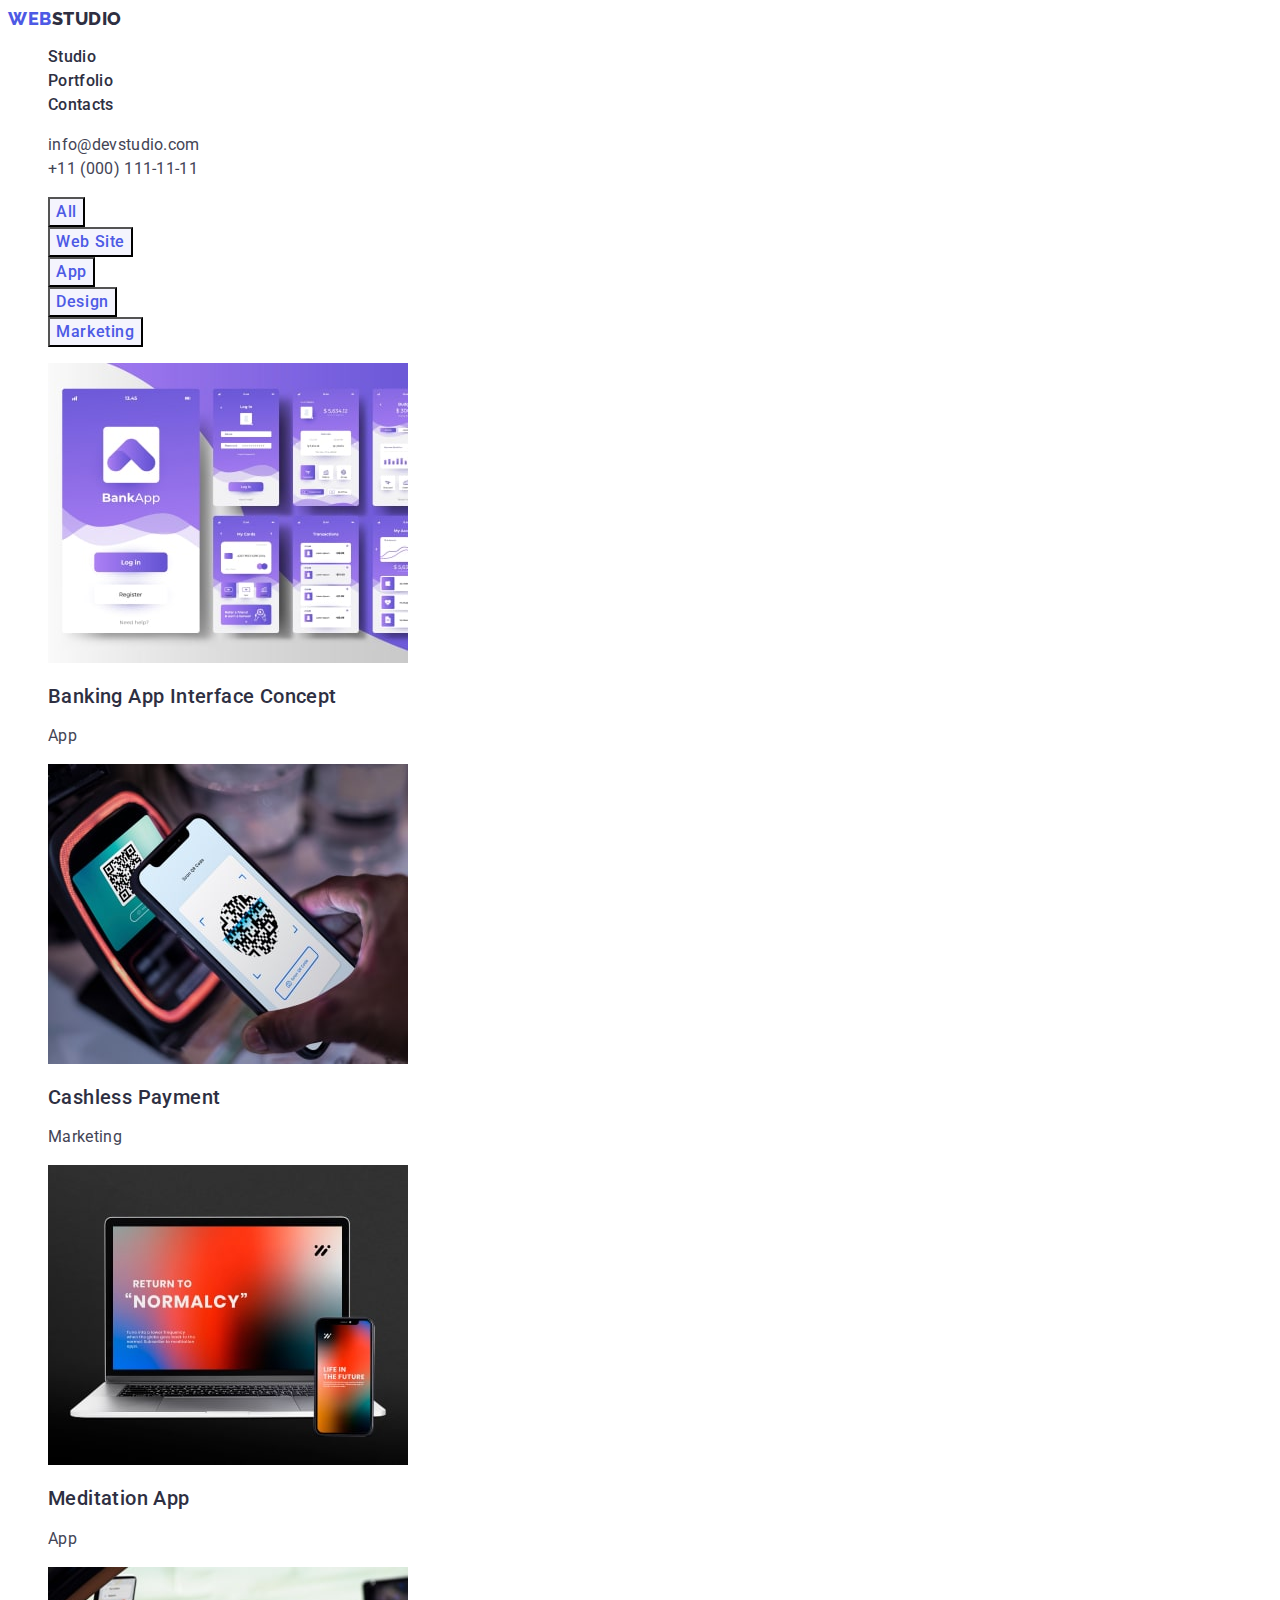
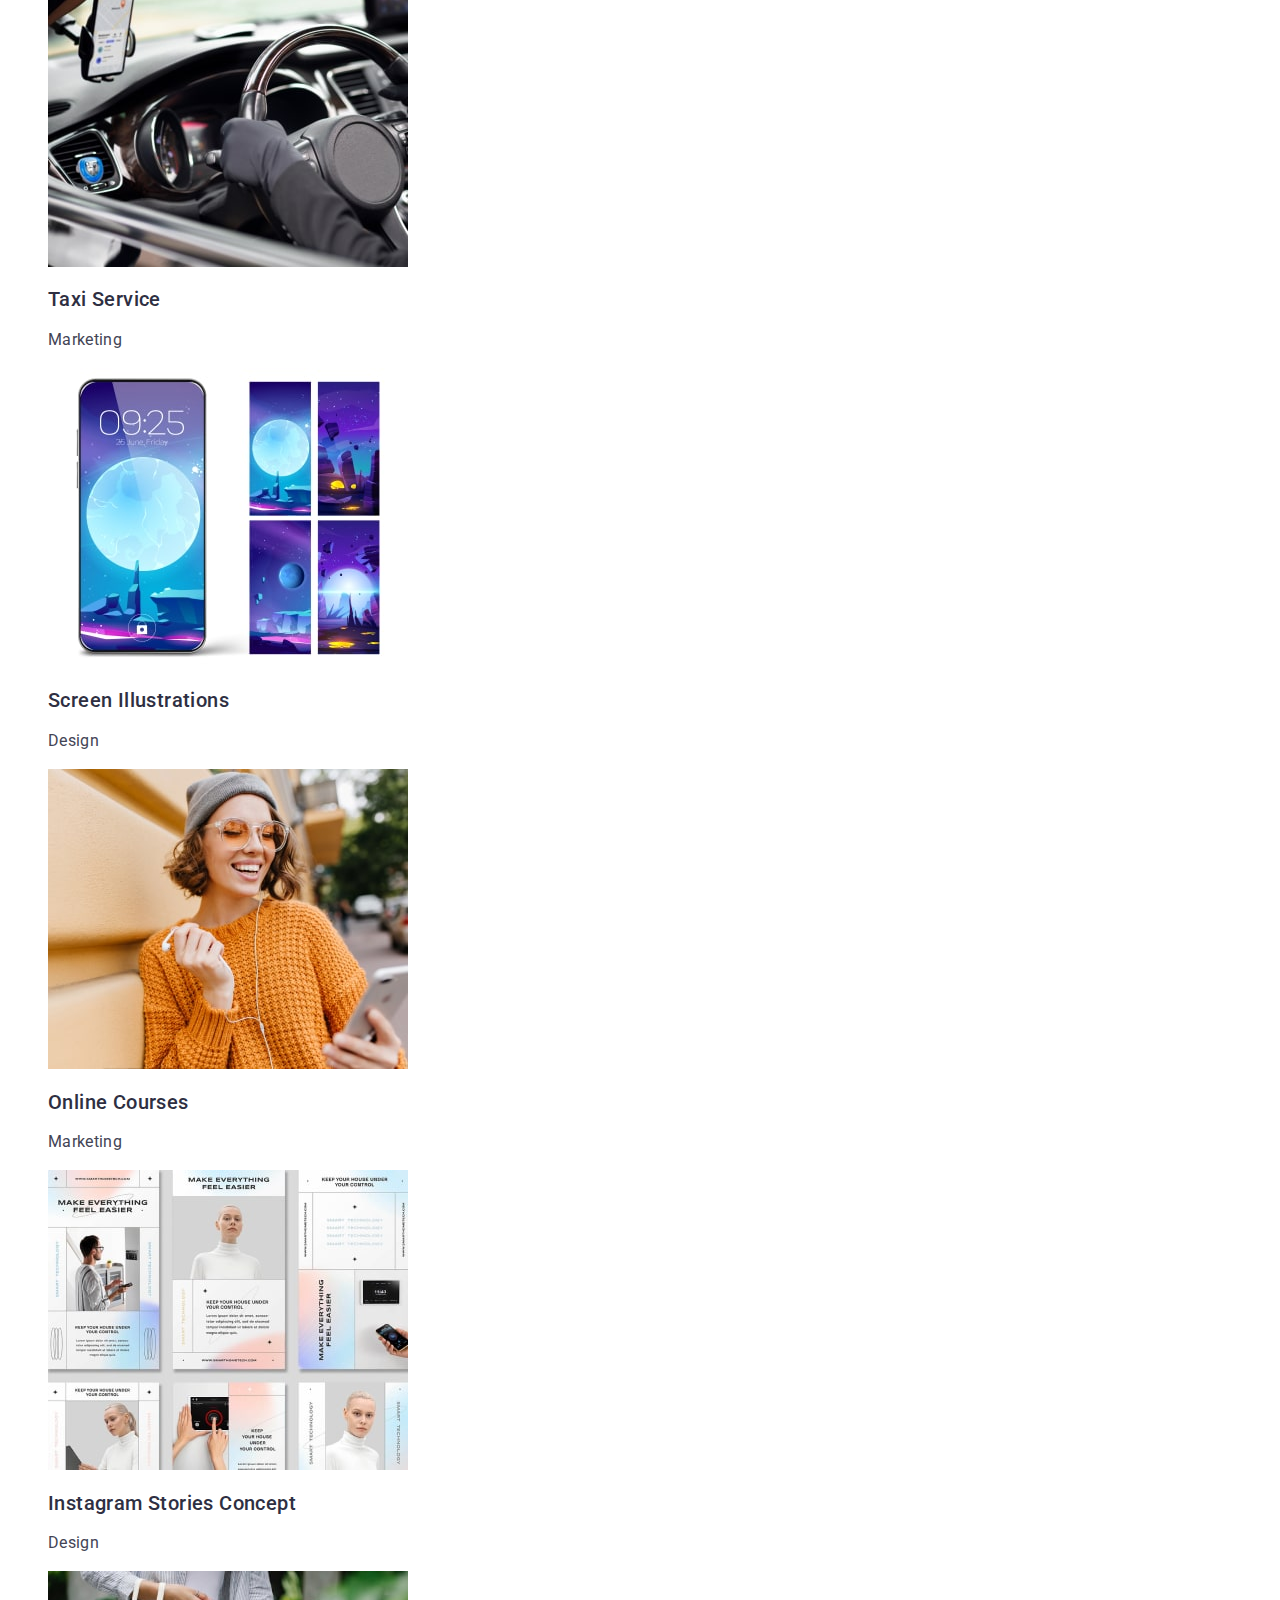
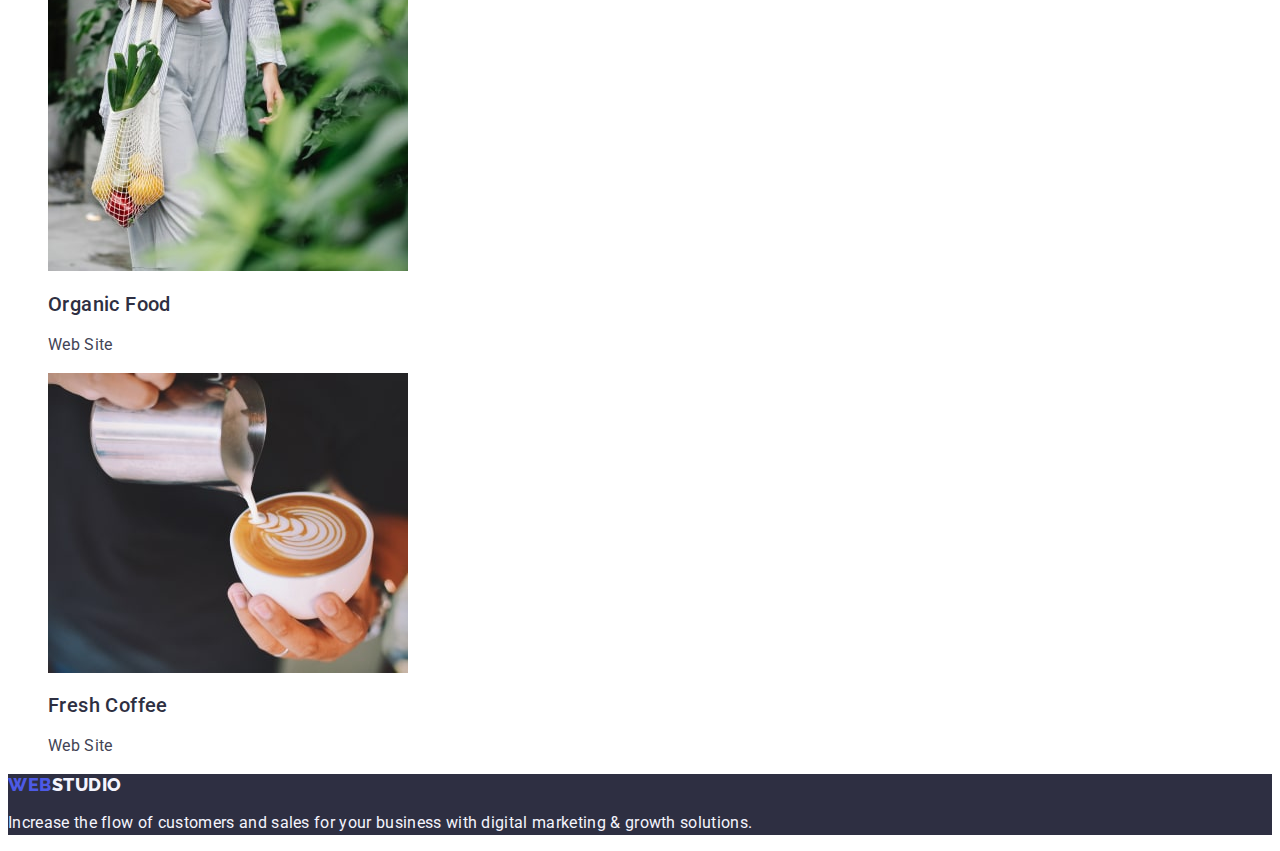
==== commit 270bc8a6: "Portfolio style correction 1" ====
--- a/portfolio.html
+++ b/portfolio.html
@@ -4,6 +4,8 @@
     <meta charset="UTF-8" />
     <meta name="viewport" content="width=device-width, initial-scale=1.0" />
     <title>Portfolio</title>
+    <link rel="preconnect" href="https://fonts.googleapis.com" />
+    <link rel="preconnect" href="https://fonts.gstatic.com" crossorigin />
     <link
       href="https://fonts.googleapis.com/css2?family=Raleway:wght@800&family=Roboto:wght@400;500;700;900&display=swap"
       rel="stylesheet"
@@ -14,7 +16,7 @@
     <header>
       <nav>
         <a class="header-logo link" href="./index.html"
-          ><span class="header-logo-web">Web</span>Studio</a
+          >Web<span class="header-logo-studio">Studio</span></a
         >
         <ul class="list">
           <li>
@@ -28,7 +30,7 @@
           <li><a class="header-nav-link link" href="">Contacts</a></li>
         </ul>
       </nav>
-      <address>
+      <address class="address-list">
         <ul class="list">
           <li>
             <a class="header-address-link link" href="mailto:info@devstudio.com"
@@ -134,7 +136,7 @@
                 width="360"
                 height="300"
               />
-              <h2 class="portfolio-title">Instagram Stories Concept Design</h2>
+              <h2 class="portfolio-title">Instagram Stories Concept</h2>
               <p class="portfolio-paragraph">Design</p>
             </a>
           </li>
@@ -167,7 +169,7 @@
     </main>
     <footer class="footer-style">
       <a class="footer-title link" href="./index.html"
-        ><span class="footer-title-web">Web</span>Studio</a
+        >Web<span class="footer-title-studio">Studio</span></a
       >
       <p class="footer-paragraph">
         Increase the flow of customers and sales for your business with digital
--- a/css/styles.css
+++ b/css/styles.css
@@ -1,7 +1,7 @@
 body {
-  font-family: "roboto", sans-serif;
-  background-color: var(--color-cloud);
-  color: var(--color-navy-blue);
+  font-family: "Roboto", sans-serif;
+  background-color: var(--color-white);
+  color: var(--color-slate);
 }
 
 :root {
@@ -30,7 +30,7 @@
 /*? ----------HEADER---------- */
 
 .header-logo {
-  color: var(--navyblue);
+  color: var(--color-iris);
   font-family: "Raleway", sans-serif;
   font-size: 18px;
   font-weight: 800;
@@ -39,8 +39,8 @@
   text-transform: uppercase;
 }
 
-.header-logo-web {
-  color: var(--color-iris);
+.header-logo-studio {
+  color: var(--color-navy-blue);
 }
 
 .header-nav-link {
@@ -49,6 +49,7 @@
   font-weight: 500;
   line-height: 1.5;
   letter-spacing: 0.02em;
+  color: var(--color-navy-blue);
 }
 
 .header-nav-link:hover,
@@ -71,6 +72,10 @@
   color: var(--color-ocean);
 }
 
+.address-list {
+  font-style: normal;
+}
+
 /*? ----------HERO---------- */
 
 .hero-section {
@@ -88,14 +93,13 @@
 
 .hero-btn {
   color: var(--color-white);
-  font-family: inherit;
+  font-family: "Roboto" sans-serif;
   font-size: 16px;
   font-weight: 500;
   line-height: 1.5;
   letter-spacing: 0.04em;
-  border-radius: 4px;
   background: var(--color-iris);
-  box-shadow: 0px 4px 4px 0px rgba(0, 0, 0, 0.15);
+  cursor: pointer;
 }
 
 .hero-btn:hover,
@@ -135,6 +139,10 @@
 
 /*? ----------OUR TEAM---------- */
 
+.section-our-team {
+  background-color: var(--color-cloud);
+}
+
 .team-title {
   color: var(--color-navy-blue);
   text-align: center;
@@ -160,11 +168,7 @@
   letter-spacing: 0.02em;
 }
 .team-list {
-  border-radius: 0px 0px 4px 4px;
   background: var(--color-white);
-  box-shadow: 0px 2px 1px 0px rgba(46, 47, 66, 0.08),
-    0px 1px 1px 0px rgba(46, 47, 66, 0.16),
-    0px 1px 6px 0px rgba(46, 47, 66, 0.08);
 }
 
 /*? ----------FOOTER---------- */
@@ -174,7 +178,7 @@
 }
 
 .footer-title {
-  color: var(--color-cloud);
+  color: var(--color-iris);
   font-family: "Raleway", sans-serif;
   font-size: 18px;
   font-weight: 800;
@@ -183,8 +187,8 @@
   text-transform: uppercase;
 }
 
-.footer-title-web {
-  color: var(--color-iris);
+.footer-title-studio {
+  color: var(--color-cloud);
 }
 
 .footer-paragraph {
@@ -199,12 +203,10 @@
 /*! ///////////////////////////// */
 
 .main-btn {
-  border-radius: 4px;
-  border: 1px solid var(--color-cornflower);
   background: var(--color-cloud);
   color: var(--color-iris);
   text-align: center;
-  font-family: inherit;
+  font-family: "Roboto", sans-serif;
   font-size: 16px;
   font-weight: 500;
   line-height: 1.5;
@@ -214,7 +216,6 @@
 
 .main-btn:hover,
 .main-btn:focus {
-  border-radius: 4px;
   background: var(--color-ocean);
   color: var(--color-white);
   text-align: center;
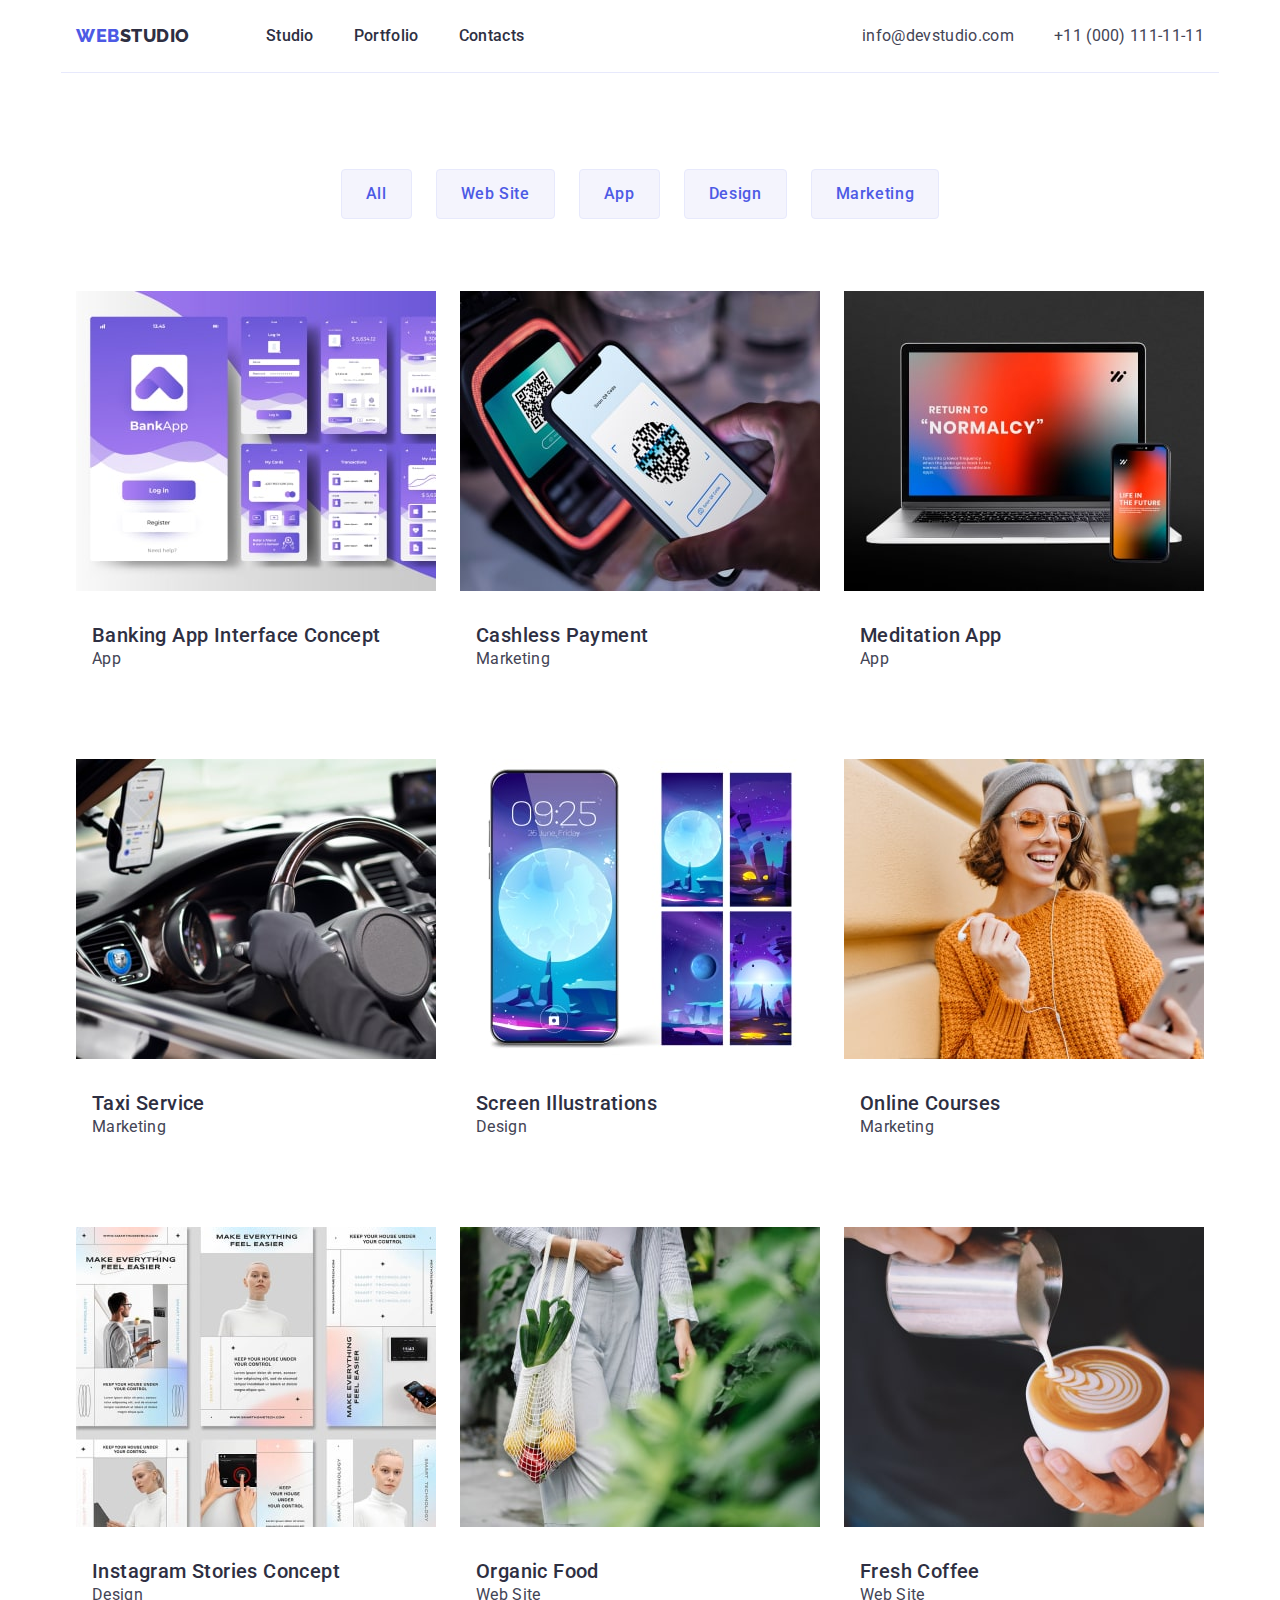
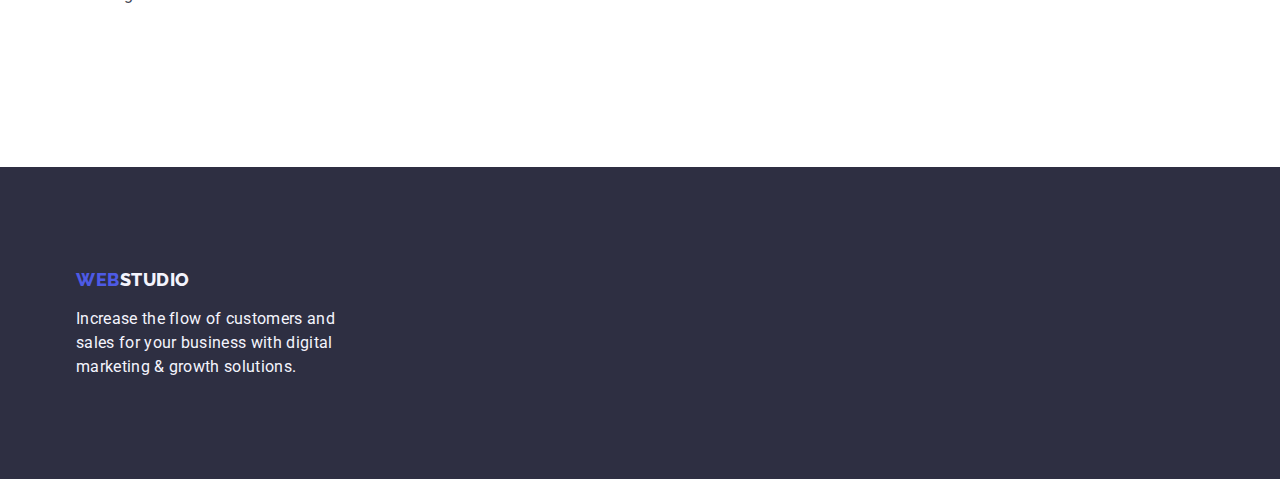
==== commit 0db74b1d: "WebStudio styles content" ====
--- a/portfolio.html
+++ b/portfolio.html
@@ -10,171 +10,206 @@
       href="https://fonts.googleapis.com/css2?family=Raleway:wght@800&family=Roboto:wght@400;500;700;900&display=swap"
       rel="stylesheet"
     />
+    <link
+      rel="stylesheet"
+      href="https://cdnjs.cloudflare.com/ajax/libs/modern-normalize/2.0.0/modern-normalize.min.css"
+      integrity="sha512-4xo8blKMVCiXpTaLzQSLSw3KFOVPWhm/TRtuPVc4WG6kUgjH6J03IBuG7JZPkcWMxJ5huwaBpOpnwYElP/m6wg=="
+      crossorigin="anonymous"
+      referrerpolicy="no-referrer"
+    />
     <link rel="stylesheet" href="./css/styles.css" />
   </head>
   <body>
     <header>
-      <nav>
-        <a class="header-logo link" href="./index.html"
-          >Web<span class="header-logo-studio">Studio</span></a
-        >
-        <ul class="list">
-          <li>
-            <a class="header-nav-link link" href="./index.html">Studio</a>
-          </li>
-          <li>
-            <a class="header-nav-link link" href="./portfolio.html"
-              >Portfolio</a
-            >
-          </li>
-          <li><a class="header-nav-link link" href="">Contacts</a></li>
-        </ul>
-      </nav>
-      <address class="address-list">
-        <ul class="list">
-          <li>
-            <a class="header-address-link link" href="mailto:info@devstudio.com"
-              >info@devstudio.com</a
-            >
-          </li>
-          <li>
-            <a class="header-address-link link" href="tel:+110001111111"
-              >+11 (000) 111-11-11</a
-            >
-          </li>
-        </ul>
-      </address>
+      <div class="container header-container">
+        <nav class="header-navigation">
+          <a class="header-logo link" href="./index.html"
+            >Web<span class="header-logo-studio">Studio</span></a
+          >
+          <ul class="navigation-menu list">
+            <li>
+              <a class="header-nav-link link" href="./index.html">Studio</a>
+            </li>
+            <li>
+              <a class="header-nav-link link" href="./portfolio.html"
+                >Portfolio</a
+              >
+            </li>
+            <li><a class="header-nav-link link" href="">Contacts</a></li>
+          </ul>
+        </nav>
+        <address class="address-menu">
+          <ul class="address-list list">
+            <li>
+              <a
+                class="header-address-link link"
+                href="mailto:info@devstudio.com"
+                >info@devstudio.com</a
+              >
+            </li>
+            <li>
+              <a class="header-address-link link" href="tel:+110001111111"
+                >+11 (000) 111-11-11</a
+              >
+            </li>
+          </ul>
+        </address>
+      </div>
     </header>
     <main>
       <section>
-        <h1 hidden>Main content</h1>
-        <ul class="list">
-          <li><button class="main-btn" type="button">All</button></li>
-          <li><button class="main-btn" type="button">Web Site</button></li>
-          <li><button class="main-btn" type="button">App</button></li>
-          <li><button class="main-btn" type="button">Design</button></li>
-          <li><button class="main-btn" type="button">Marketing</button></li>
-        </ul>
-        <ul class="list">
-          <li>
-            <a class="link" href="">
-              <img
-                src="./images/m-content1.jpg"
-                alt="Banking concept"
-                width="360"
-                height="300"
-              />
-              <h2 class="portfolio-title">Banking App Interface Concept</h2>
-              <p class="portfolio-paragraph">App</p>
-            </a>
-          </li>
-          <li>
-            <a class="link" href="">
-              <img
-                src="./images/m-content2.jpg"
-                alt="Smartphone"
-                width="360"
-                height="300"
-              />
-              <h2 class="portfolio-title">Cashless Payment</h2>
-              <p class="portfolio-paragraph">Marketing</p>
-            </a>
-          </li>
-          <li>
-            <a class="link" href="">
-              <img
-                src="./images/m-content3.jpg"
-                alt="Smartphone and PC"
-                width="360"
-                height="300"
-              />
-              <h2 class="portfolio-title">Meditation App</h2>
-              <p class="portfolio-paragraph">App</p>
-            </a>
-          </li>
-          <li>
-            <a class="link" href="">
-              <img
-                src="./images/m-content4.jpg"
-                alt="Car salon"
-                width="360"
-                height="300"
-              />
-              <h2 class="portfolio-title">Taxi Service</h2>
-              <p class="portfolio-paragraph">Marketing</p>
-            </a>
-          </li>
-          <li>
-            <a class="link" href="">
-              <img
-                src="./images/m-content5.jpg"
-                alt="Screen Illustrations"
-                width="360"
-                height="300"
-              />
-              <h2 class="portfolio-title">Screen Illustrations</h2>
-              <p class="portfolio-paragraph">Design</p>
-            </a>
-          </li>
-          <li>
-            <a class="link" href="">
-              <img
-                src="./images/m-content6.jpg"
-                alt="Girl with a smartphone"
-                width="360"
-                height="300"
-              />
-              <h2 class="portfolio-title">Online Courses</h2>
-              <p class="portfolio-paragraph">Marketing</p>
-            </a>
-          </li>
-          <li>
-            <a class="link" href="">
-              <img
-                src="./images/m-content7.jpg"
-                alt="Instagram Stories Concept"
-                width="360"
-                height="300"
-              />
-              <h2 class="portfolio-title">Instagram Stories Concept</h2>
-              <p class="portfolio-paragraph">Design</p>
-            </a>
-          </li>
-          <li>
-            <a class="link" href="">
-              <img
-                src="./images/m-content8.jpg"
-                alt="Organic Food"
-                width="360"
-                height="300"
-              />
-              <h2 class="portfolio-title">Organic Food</h2>
-              <p class="portfolio-paragraph">Web Site</p>
-            </a>
-          </li>
-          <li>
-            <a class="link" href="">
-              <img
-                src="./images/m-content9.jpg"
-                alt="Fresh Coffee"
-                width="360"
-                height="300"
-              />
-              <h2 class="portfolio-title">Fresh Coffee</h2>
-              <p class="portfolio-paragraph">Web Site</p>
-            </a>
-          </li>
-        </ul>
+        <div class="container">
+          <h1 class="visually-hidden">Main content</h1>
+          <ul class="main-btn-list list">
+            <li><button class="main-btn" type="button">All</button></li>
+            <li><button class="main-btn" type="button">Web Site</button></li>
+            <li><button class="main-btn" type="button">App</button></li>
+            <li><button class="main-btn" type="button">Design</button></li>
+            <li><button class="main-btn" type="button">Marketing</button></li>
+          </ul>
+          <ul class="main-list list">
+            <li class="main-list-item">
+              <a class="link" href="">
+                <img
+                  src="./images/m-content1.jpg"
+                  alt="Banking concept"
+                  width="360"
+                  height="300"
+                />
+                <div class="card-container">
+                  <h2 class="portfolio-title">Banking App Interface Concept</h2>
+                  <p class="portfolio-paragraph">App</p>
+                </div>
+              </a>
+            </li>
+            <li class="main-list-item">
+              <a class="link" href="">
+                <img
+                  src="./images/m-content2.jpg"
+                  alt="Smartphone"
+                  width="360"
+                  height="300"
+                />
+                <div class="card-container">
+                  <h2 class="portfolio-title">Cashless Payment</h2>
+                  <p class="portfolio-paragraph">Marketing</p>
+                </div>
+              </a>
+            </li>
+            <li class="main-list-item">
+              <a class="link" href="">
+                <img
+                  src="./images/m-content3.jpg"
+                  alt="Smartphone and PC"
+                  width="360"
+                  height="300"
+                />
+                <div class="card-container">
+                  <h2 class="portfolio-title">Meditation App</h2>
+                  <p class="portfolio-paragraph">App</p>
+                </div>
+              </a>
+            </li>
+            <li class="main-list-item">
+              <a class="link" href="">
+                <img
+                  src="./images/m-content4.jpg"
+                  alt="Car salon"
+                  width="360"
+                  height="300"
+                />
+                <div class="card-container">
+                  <h2 class="portfolio-title">Taxi Service</h2>
+                  <p class="portfolio-paragraph">Marketing</p>
+                </div>
+              </a>
+            </li>
+            <li class="main-list-item">
+              <a class="link" href="">
+                <img
+                  src="./images/m-content5.jpg"
+                  alt="Screen Illustrations"
+                  width="360"
+                  height="300"
+                />
+                <div class="card-container">
+                  <h2 class="portfolio-title">Screen Illustrations</h2>
+                  <p class="portfolio-paragraph">Design</p>
+                </div>
+              </a>
+            </li>
+            <li class="main-list-item">
+              <a class="link" href="">
+                <img
+                  src="./images/m-content6.jpg"
+                  alt="Girl with a smartphone"
+                  width="360"
+                  height="300"
+                />
+                <div class="card-container">
+                  <h2 class="portfolio-title">Online Courses</h2>
+                  <p class="portfolio-paragraph">Marketing</p>
+                </div>
+              </a>
+            </li>
+            <li class="main-list-item">
+              <a class="link" href="">
+                <img
+                  src="./images/m-content7.jpg"
+                  alt="Instagram Stories Concept"
+                  width="360"
+                  height="300"
+                />
+                <div class="card-container">
+                  <h2 class="portfolio-title">Instagram Stories Concept</h2>
+                  <p class="portfolio-paragraph">Design</p>
+                </div>
+              </a>
+            </li>
+            <li class="main-list-item">
+              <a class="link" href="">
+                <img
+                  src="./images/m-content8.jpg"
+                  alt="Organic Food"
+                  width="360"
+                  height="300"
+                />
+                <div class="card-container">
+                  <h2 class="portfolio-title">Organic Food</h2>
+                  <p class="portfolio-paragraph">Web Site</p>
+                </div>
+              </a>
+            </li>
+            <li class="main-list-item">
+              <a class="link" href="">
+                <img
+                  src="./images/m-content9.jpg"
+                  alt="Fresh Coffee"
+                  width="360"
+                  height="300"
+                />
+                <div class="card-container">
+                  <h2 class="portfolio-title">Fresh Coffee</h2>
+                  <p class="portfolio-paragraph">Web Site</p>
+                </div>
+              </a>
+            </li>
+          </ul>
+        </div>
       </section>
     </main>
     <footer class="footer-style">
-      <a class="footer-title link" href="./index.html"
-        >Web<span class="footer-title-studio">Studio</span></a
-      >
-      <p class="footer-paragraph">
-        Increase the flow of customers and sales for your business with digital
-        marketing & growth solutions.
-      </p>
+      <div class="container">
+        <div class="footer-container">
+          <a class="footer-title link" href="./index.html"
+            >Web<span class="footer-title-studio">Studio</span></a
+          >
+          <p class="footer-paragraph">
+            Increase the flow of customers and sales for your business with
+            digital marketing & growth solutions.
+          </p>
+        </div>
+      </div>
     </footer>
   </body>
 </html>
--- a/css/styles.css
+++ b/css/styles.css
@@ -18,6 +18,22 @@
   --color-white: #ffffff;
   --color-dairy: #fcfcfc;
 }
+/*! ///////////////////////// */
+/*! ----------RESET---------- */
+
+* {
+  margin: 0;
+  padding: 0;
+  box-sizing: border-box;
+}
+
+.container {
+  width: 1158px;
+  max-width: 1440px;
+  padding-left: 15px;
+  padding-right: 15px;
+  margin: 0 auto;
+}
 
 .link {
   text-decoration: none;
@@ -27,7 +43,71 @@
   list-style: none;
 }
 
+p,
+h1,
+h2,
+h3,
+h4,
+h5,
+h6 {
+  margin-top: 0;
+  margin-bottom: 0;
+}
+
+ul {
+  padding-left: 0;
+  margin-top: 0;
+  margin-bottom: 0;
+}
+
+img {
+  display: block;
+  min-width: 100%;
+  height: auto;
+}
+
+.visually-hidden {
+  position: absolute;
+  width: 1px;
+  height: 1px;
+  margin: -1px;
+  border: 0;
+  padding: 0;
+  white-space: nowrap;
+  clip-path: inset(100%);
+  clip: rect(0 0 0 0);
+  overflow: hidden;
+}
+
+/*! ----------RESET---------- */
+/*! ///////////////////////// */
+
+/*? ////////////////////////// */
 /*? ----------HEADER---------- */
+
+.navigation-menu {
+  display: flex;
+  padding-top: 24px;
+  padding-bottom: 24px;
+  margin-left: 76px;
+  gap: 40px;
+}
+
+.header-navigation {
+  display: flex;
+  align-items: center;
+}
+
+.header-container {
+  display: flex;
+  align-items: center;
+  border-bottom: 1px solid var(--color-cornflower);
+}
+
+.address-list {
+  display: flex;
+  gap: 40px;
+}
 
 .header-logo {
   color: var(--color-iris);
@@ -60,7 +140,6 @@
 
 .header-address-link {
   font-family: inherit;
-  font-style: normal;
   color: var(--color-slate);
   font-size: 16px;
   line-height: 1.5;
@@ -72,11 +151,16 @@
   color: var(--color-ocean);
 }
 
-.address-list {
+.address-menu {
   font-style: normal;
-}
-
-/*? ----------HERO---------- */
+  margin-left: auto;
+}
+
+/*? ----------HEADER---------- */
+/*? ////////////////////////// */
+
+/*! //////////////////////// */
+/*! ----------HERO---------- */
 
 .hero-section {
   background-color: var(--color-navy-blue);
@@ -86,28 +170,47 @@
   color: var(--color-white);
   text-align: center;
   font-size: 56px;
-  font-weight: 700;
   line-height: 1.07;
-  letter-spacing: 0.02em;
+  width: 496px;
+  padding-top: 188px;
+  padding-bottom: 48px;
+  margin: 0 auto;
+  display: block;
 }
 
 .hero-btn {
   color: var(--color-white);
-  font-family: "Roboto" sans-serif;
+  font-family: "Roboto", sans-serif;
   font-size: 16px;
   font-weight: 500;
   line-height: 1.5;
   letter-spacing: 0.04em;
   background: var(--color-iris);
   cursor: pointer;
+  display: block;
+  margin: 0 auto;
+  padding: 16px 32px;
+  align-items: flex-start;
+  gap: 10px;
+  border: none;
+  border-radius: 4px;
+  background: var(--color-iris);
+  box-shadow: 0px 4px 4px 0px rgba(0, 0, 0, 0.15);
 }
 
 .hero-btn:hover,
 .hero-btn:focus {
-  border-radius: 4px;
   background: var(--color-ocean);
 }
 
+.btn-hero-cont {
+  padding-bottom: 188px;
+}
+
+/*! ----------HERO---------- */
+/*! //////////////////////// */
+
+/*? ////////////////////////////// */
 /*? ----------ADVANTAGES---------- */
 
 .advt-title-three {
@@ -116,6 +219,7 @@
   font-weight: 500;
   line-height: 1.2;
   letter-spacing: 0.02em;
+  margin-bottom: 8px;
 }
 
 .advt-paragraph {
@@ -125,18 +229,47 @@
   letter-spacing: 0.02em;
 }
 
-/*? ----------WE DOING---------- */
+.advantages-list {
+  display: flex;
+  padding-top: 120px;
+  padding-bottom: 120px;
+  gap: 24px;
+}
+
+.advantages-item {
+  width: calc((100% - 3 * 24px) / 4);
+}
+
+/*? ----------ADVANTAGES---------- */
+/*? ////////////////////////////// */
+
+/*! //////////////////////////// */
+/*! ----------WE DOING---------- */
 
 .we-doing-title {
   color: var(--color-navy-blue);
   text-align: center;
   font-size: 36px;
-  font-weight: 700;
   line-height: 1.11;
   letter-spacing: 0.02em;
   text-transform: capitalize;
-}
-
+  padding-bottom: 72px;
+}
+
+.doing-list {
+  display: flex;
+  gap: 24px;
+  padding-bottom: 120px;
+}
+
+.doing-item {
+  width: calc((100% - 2 * 24px) / 3);
+}
+
+/*! //////////////////////////// */
+/*! ----------WE DOING---------- */
+
+/*? //////////////////////////// */
 /*? ----------OUR TEAM---------- */
 
 .section-our-team {
@@ -147,10 +280,11 @@
   color: var(--color-navy-blue);
   text-align: center;
   font-size: 36px;
-  font-weight: 700;
   line-height: 1.11;
   letter-spacing: 0.02em;
   text-transform: capitalize;
+  padding-top: 120px;
+  margin-bottom: 72px;
 }
 
 .team-title-three {
@@ -159,6 +293,8 @@
   font-weight: 500;
   line-height: 1.2;
   letter-spacing: 0.02em;
+  padding-top: 32px;
+  margin-bottom: 8px;
 }
 
 .team-paragraph {
@@ -166,12 +302,30 @@
   font-size: 16px;
   line-height: 1.5;
   letter-spacing: 0.02em;
-}
+  padding-bottom: 32px;
+}
+
 .team-list {
+  display: flex;
+  text-align: center;
+  gap: 24px;
+  padding-bottom: 120px;
+}
+
+.team-list-item {
   background: var(--color-white);
-}
-
-/*? ----------FOOTER---------- */
+  width: calc((100% - 3 * 24px) / 4);
+  border-radius: 0px 0px 4px 4px;
+  box-shadow: 0px 2px 1px 0px rgba(46, 47, 66, 0.08),
+    0px 1px 1px 0px rgba(46, 47, 66, 0.16),
+    0px 1px 6px 0px rgba(46, 47, 66, 0.08);
+}
+
+/*? ----------OUR TEAM---------- */
+/*? //////////////////////////// */
+
+/*! ////////////////////////// */
+/*! ----------FOOTER---------- */
 
 .footer-style {
   background-color: var(--color-navy-blue);
@@ -196,11 +350,33 @@
   font-size: 16px;
   line-height: 1.5;
   letter-spacing: 0.02em;
-}
-
+  margin-top: 17.5px;
+}
+
+.footer-container {
+  display: block;
+  width: 264px;
+  padding-top: 101.5px;
+  padding-bottom: 100px;
+}
+
+/*! ----------FOOTER---------- */
+/*! ////////////////////////// */
+
+/*? ///////////////////////////// */
 /*! ///////////////////////////// */
 /*? ----------PORTFOLIO---------- */
 /*! ///////////////////////////// */
+/*? ///////////////////////////// */
+
+.main-btn-list {
+  display: flex;
+  margin: 0 auto;
+  justify-content: center;
+  padding-top: 96px;
+  padding-bottom: 72px;
+  gap: 24px;
+}
 
 .main-btn {
   background: var(--color-cloud);
@@ -212,6 +388,9 @@
   line-height: 1.5;
   letter-spacing: 0.04em;
   cursor: pointer;
+  padding: 12px 24px;
+  border-radius: 4px;
+  border: 1px solid var(--color-cornflower);
 }
 
 .main-btn:hover,
@@ -221,6 +400,20 @@
   text-align: center;
 }
 
+.main-list {
+  padding-bottom: 120px;
+}
+
+.main-list {
+  display: flex;
+  flex-wrap: wrap;
+  gap: 48px 24px;
+}
+
+.card-container {
+  padding: 32px 16px;
+}
+
 .portfolio-title {
   color: var(--color-navy-blue);
   font-family: inherit;
@@ -236,4 +429,11 @@
   font-size: 16px;
   line-height: 1.5;
   letter-spacing: 0.02em;
-}
+  margin-bottom: 8px;
+}
+
+/*? ///////////////////////////// */
+/*! ///////////////////////////// */
+/*? ----------PORTFOLIO---------- */
+/*! ///////////////////////////// */
+/*? ///////////////////////////// */
